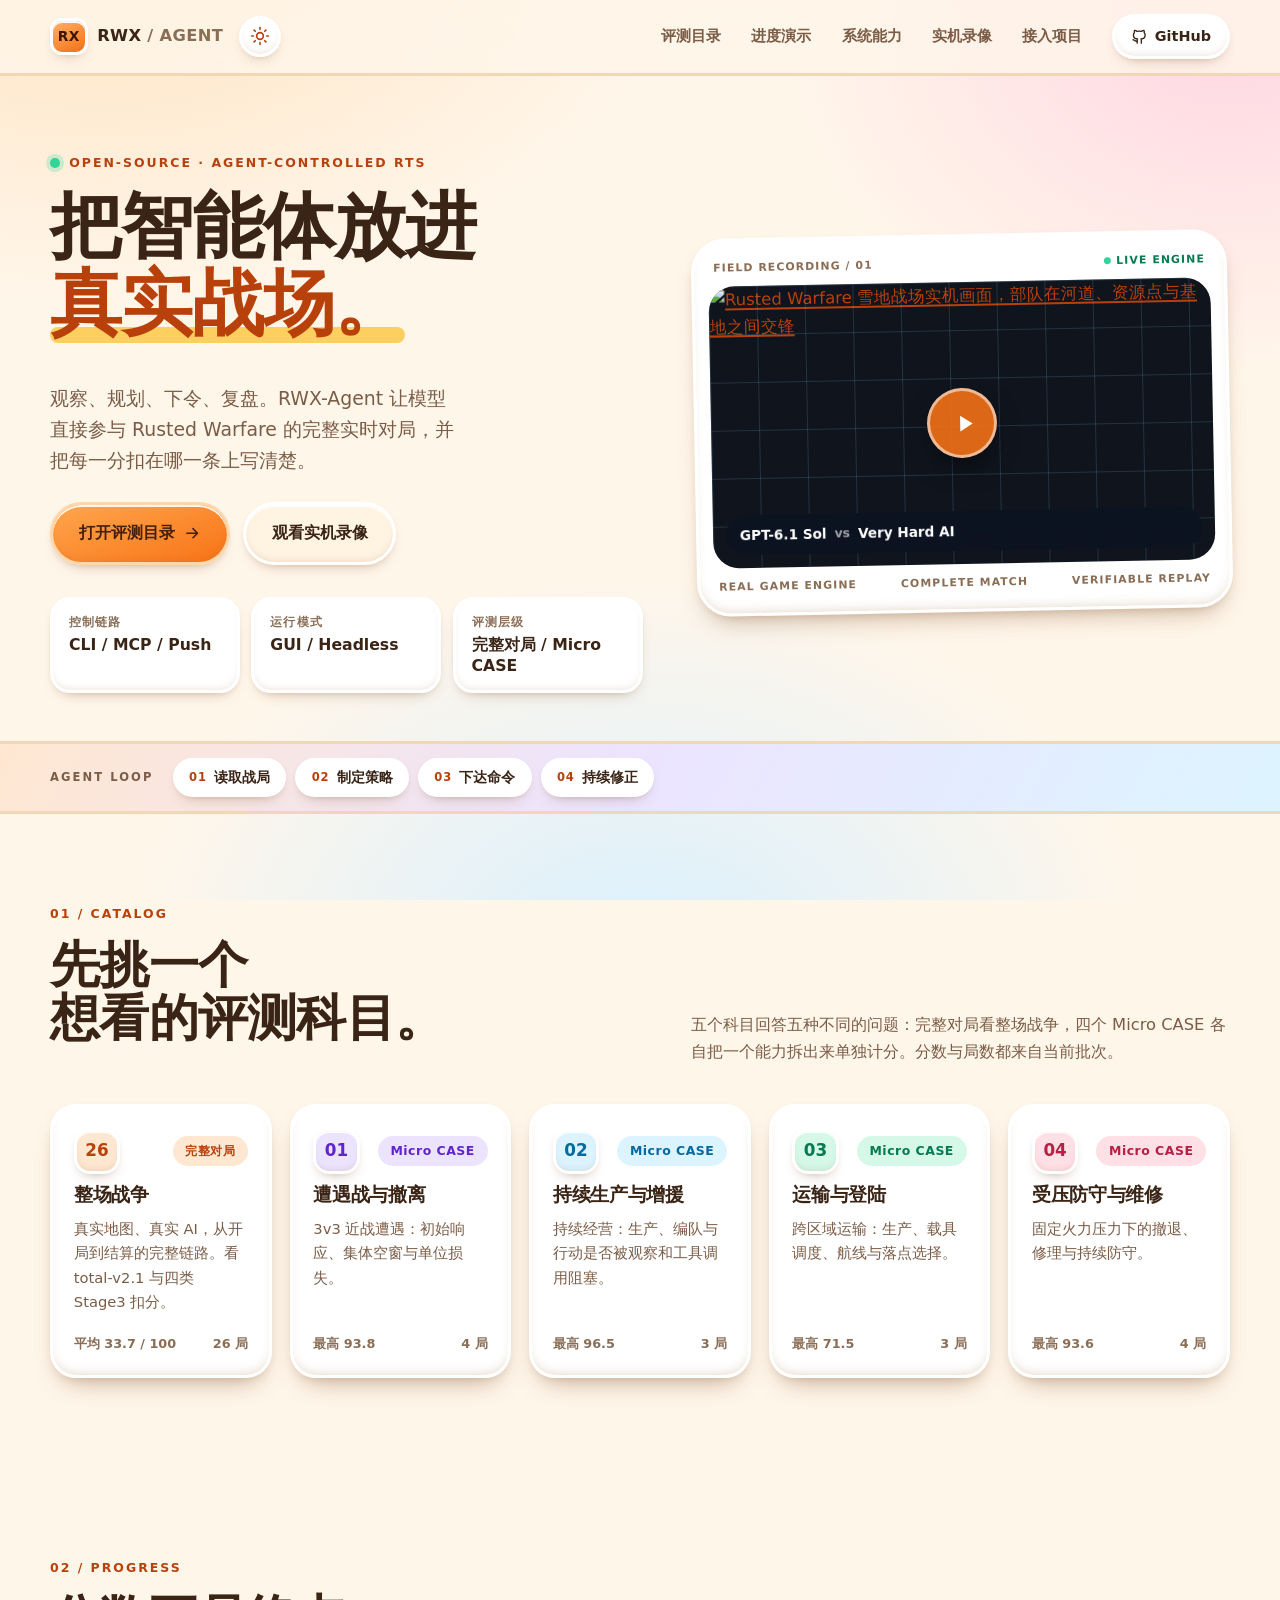
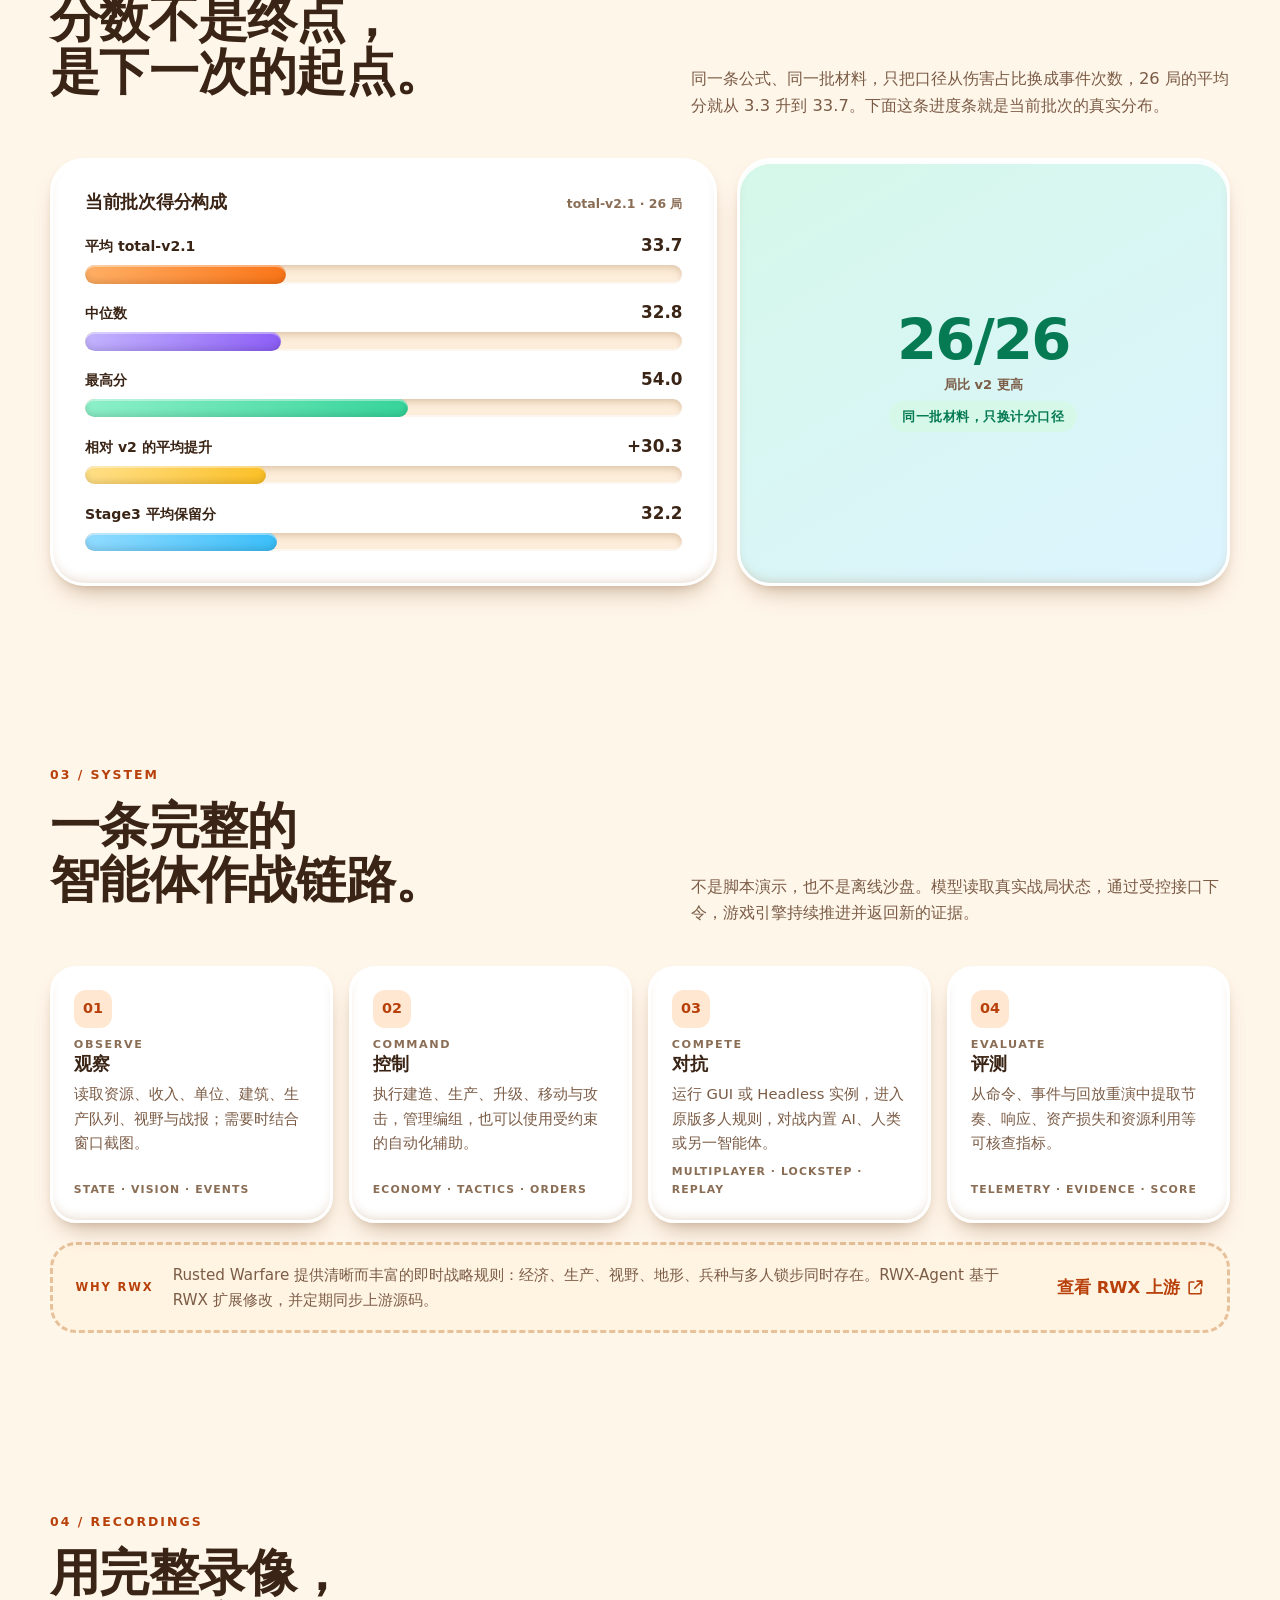
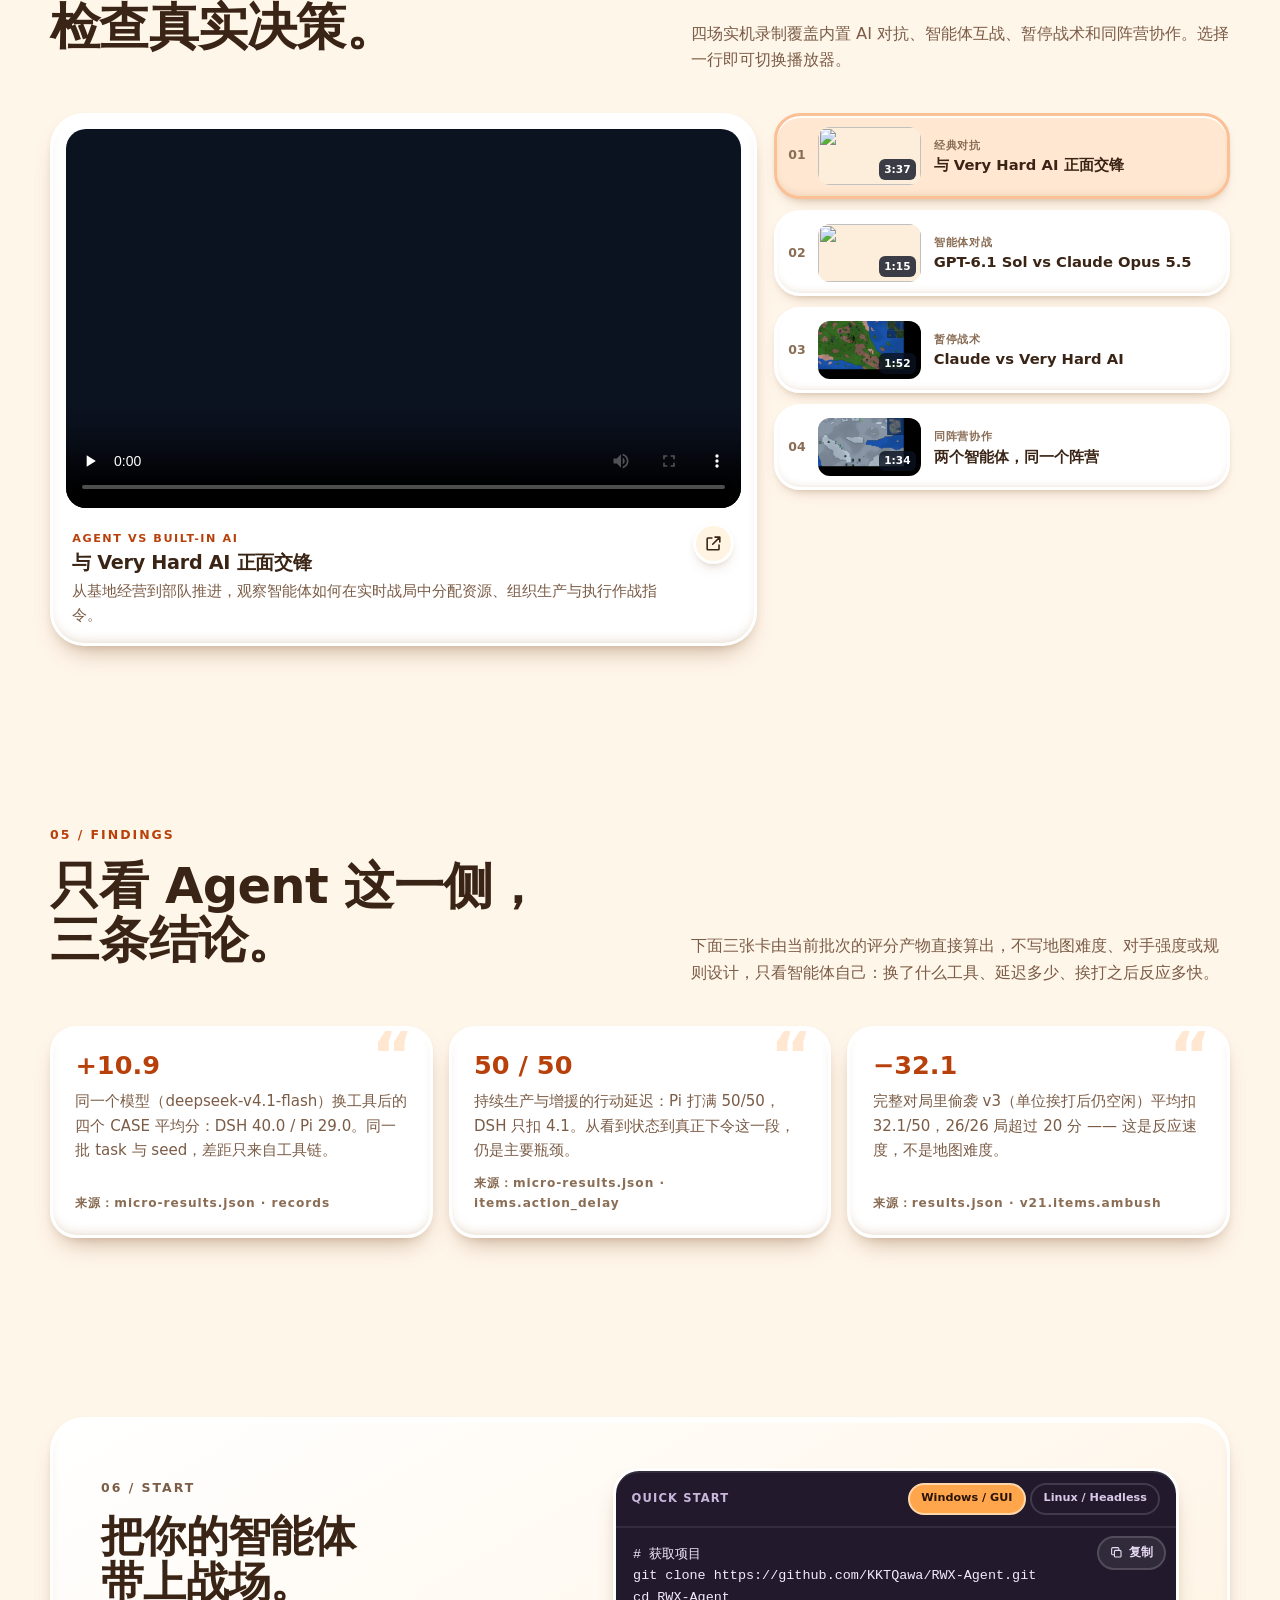
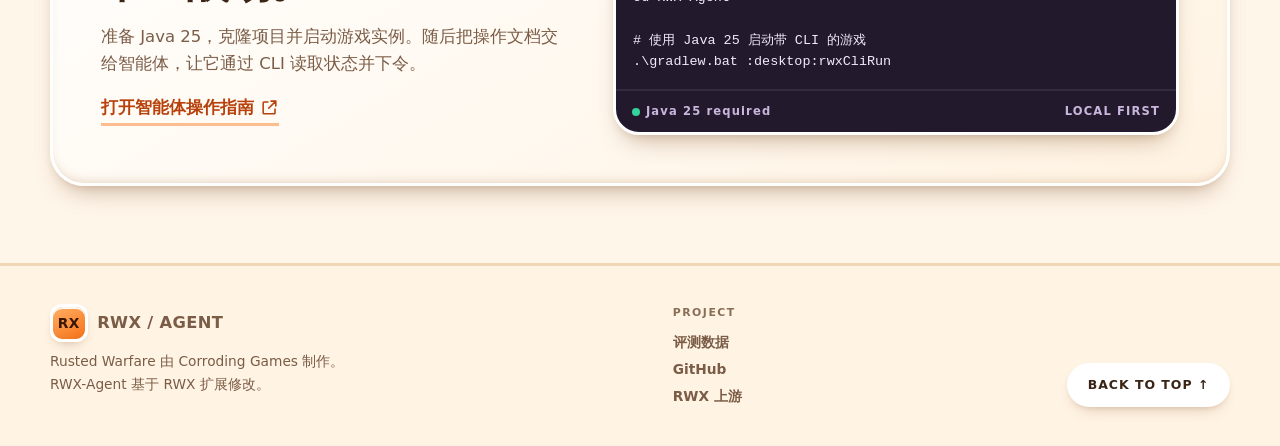
==== web/index.html @ a3e585da "RWX Agent 评测：微操 CASE、v2.1 评分与评测网页改版 把 7f5023a 之后的 56 次开发提交压缩为一次提交。内容包含 Stage1-v2 / Stage3-v2.1 评分与四个" ====
<!doctype html>
<html lang="zh-CN">
<head>
  <meta charset="UTF-8">
  <meta name="viewport" content="width=device-width, initial-scale=1">
  <meta name="theme-color" content="#fff6ea">
  <title>RWX-Agent：让智能体参与经典RTS游戏Rusted Warfare</title>
  <meta name="description" content="RWX-Agent 基于 RWX 扩展，让智能体在 Rusted Warfare 的真实战场中观察、决策与行动。查看评测目录、进度追踪、实机录像与开源接入指南。">
  <meta property="og:type" content="website">
  <meta property="og:title" content="RWX-Agent：让智能体参与经典RTS游戏Rusted Warfare">
  <meta property="og:description" content="从读懂战局，到指挥整场战争。一个持续同步上游的开源智能体 RTS 项目。">
  <meta property="og:url" content="https://kktqawa.github.io/RWX-Agent/">
  <meta property="og:image" content="https://kktqawa.github.io/RWX-Agent/resource/posters/hero.webp">
  <link rel="canonical" href="https://kktqawa.github.io/RWX-Agent/">
  <link rel="icon" href="./favicon.svg" type="image/svg+xml">
  <link rel="preload" as="image" href="./resource/posters/hero.webp" fetchpriority="high">
  <script src="./theme.js?v=20261113b"></script>
  <link rel="stylesheet" href="./styles.css?v=20261113b">
  <script type="module" src="./app.js?v=20261113b"></script>
</head>
<body>
  <a class="skip-link" href="#main">跳到正文</a>
  <svg class="icon-definitions" xmlns="http://www.w3.org/2000/svg" aria-hidden="true">
    <symbol id="i-arrow" viewBox="0 0 24 24"><path d="M5 12h14m-6-6 6 6-6 6"/></symbol>
    <symbol id="i-external" viewBox="0 0 24 24"><path d="M14 4h6v6m0-6-9 9M10 5H5a1 1 0 0 0-1 1v13a1 1 0 0 0 1 1h13a1 1 0 0 0 1-1v-5"/></symbol>
    <symbol id="i-play" viewBox="0 0 24 24"><path d="m9 5 11 7-11 7z"/></symbol>
    <symbol id="i-copy" viewBox="0 0 24 24"><rect x="8" y="8" width="12" height="12" rx="2"/><path d="M16 8V5a2 2 0 0 0-2-2H5a2 2 0 0 0-2 2v9a2 2 0 0 0 2 2h3"/></symbol>
    <symbol id="i-check" viewBox="0 0 24 24"><path d="m5 12 4 4L19 6"/></symbol>
    <symbol id="i-github" viewBox="0 0 24 24"><path d="M9 19c-4 1-4-2-6-2m12 5v-4c0-1 .1-1.5-.5-2 3-.3 6-1.5 6-6a4.7 4.7 0 0 0-1.3-3.2c.2-1 .2-2.1-.4-3.2 0 0-1.1-.4-3.6 1.3a12 12 0 0 0-6.4 0C6.3 3.2 5.2 3.6 5.2 3.6c-.6 1.1-.6 2.2-.4 3.2A4.7 4.7 0 0 0 3.5 10c0 4.5 3 5.7 6 6-.6.5-.6 1.2-.5 2v4"/></symbol>
    <symbol id="i-sun" viewBox="0 0 24 24"><circle cx="12" cy="12" r="4"/><path d="M12 2v2m0 16v2M2 12h2m16 0h2M4.9 4.9l1.4 1.4m11.4 11.4 1.4 1.4M19.1 4.9l-1.4 1.4M6.3 17.7l-1.4 1.4"/></symbol>
    <symbol id="i-moon" viewBox="0 0 24 24"><path d="M20.5 14.6A8.6 8.6 0 0 1 9.4 3.5a8.6 8.6 0 1 0 11.1 11.1z"/></symbol>
  </svg>

  <header class="site-header">
    <div class="shell header-inner">
      <a class="brand" href="#top" aria-label="RWX-Agent 首页"><span class="brand-mark">RX</span><span>RWX<span> / AGENT</span></span></a>
      <button class="theme-toggle" type="button" aria-pressed="false" aria-label="切换到暗色主题" title="切换到暗色主题"><svg class="icon theme-icon-sun" aria-hidden="true"><use href="#i-sun"/></svg><svg class="icon theme-icon-moon" aria-hidden="true"><use href="#i-moon"/></svg></button>
      <button class="menu-toggle" type="button" aria-expanded="false" aria-controls="primary-nav" aria-label="展开导航"><span></span><span></span></button>
      <nav id="primary-nav" aria-label="主导航">
        <a href="#catalog">评测目录</a>
        <a href="#progress">进度演示</a>
        <a href="#system">系统能力</a>
        <a href="#recordings">实机录像</a>
        <a href="#start">接入项目</a>
      </nav>
      <a class="header-github" href="https://github.com/KKTQawa/RWX-Agent" target="_blank" rel="noopener noreferrer"><svg class="icon" aria-hidden="true"><use href="#i-github"/></svg><span>GitHub</span></a>
    </div>
  </header>

  <main id="main">
    <section id="top" class="home-hero shell" aria-labelledby="hero-title">
      <div class="hero-copy">
        <p class="eyebrow"><span class="status-dot"></span> OPEN-SOURCE · AGENT-CONTROLLED RTS</p>
        <h1 id="hero-title">把智能体放进<br><em>真实战场。</em></h1>
        <p class="hero-lead">观察、规划、下令、复盘。RWX-Agent 让模型直接参与 Rusted Warfare 的完整实时对局，并把每一分扣在哪一条上写清楚。</p>
        <div class="hero-actions">
          <a class="button primary" href="./results.html">打开评测目录 <svg class="icon" aria-hidden="true"><use href="#i-arrow"/></svg></a>
          <a class="button ghost" href="#recordings">观看实机录像</a>
        </div>
        <dl class="hero-metrics" aria-label="项目能力概览">
          <div><dt>控制链路</dt><dd>CLI / MCP / Push</dd></div>
          <div><dt>运行模式</dt><dd>GUI / Headless</dd></div>
          <div><dt>评测层级</dt><dd>完整对局 / Micro CASE</dd></div>
        </dl>
      </div>
      <div class="hero-monitor">
        <div class="monitor-top"><span>FIELD RECORDING / 01</span><span><i></i> LIVE ENGINE</span></div>
        <a class="monitor-screen" href="#recordings" data-play-match="very-hard" aria-label="选择并观看与 Very Hard AI 的实机录像">
          <img src="./resource/posters/hero.webp" width="1600" height="900" alt="Rusted Warfare 雪地战场实机画面，部队在河道、资源点与基地之间交锋" fetchpriority="high">
          <span class="screen-grid" aria-hidden="true"></span>
          <span class="play-control"><svg aria-hidden="true"><use href="#i-play"/></svg></span>
          <span class="screen-caption"><b>GPT-6.1 Sol</b><i>vs</i><b>Very Hard AI</b></span>
        </a>
        <div class="monitor-bottom"><span>REAL GAME ENGINE</span><span>COMPLETE MATCH</span><span>VERIFIABLE REPLAY</span></div>
      </div>
    </section>

    <div class="signal-strip" aria-label="智能体工作循环">
      <div class="shell"><span>AGENT LOOP</span><ol><li><b>01</b> 读取战局</li><li><b>02</b> 制定策略</li><li><b>03</b> 下达命令</li><li><b>04</b> 持续修正</li></ol></div>
    </div>

    <section id="catalog" class="section shell">
      <header class="section-intro">
        <div><p class="section-label">01 / CATALOG</p><h2>先挑一个<br>想看的评测科目。</h2></div>
        <p>五个科目回答五种不同的问题：完整对局看整场战争，四个 Micro CASE 各自把一个能力拆出来单独计分。分数与局数都来自当前批次。</p>
      </header>
      <div class="catalog-grid">
        <a class="course-card" href="./results.html#match-ledger">
          <div class="course-card-top"><span class="course-badge orange">26</span><span class="chip orange">完整对局</span></div>
          <h3>整场战争</h3>
          <p>真实地图、真实 AI，从开局到结算的完整链路。看 total-v2.1 与四类 Stage3 扣分。</p>
          <div class="course-card-foot"><span>平均 <b data-stat="average">33.7</b> / 100</span><span data-stat="matches">26 局</span></div>
        </a>
        <a class="course-card" href="./results.html#micro-cases" data-case="CASE1-duel">
          <div class="course-card-top"><span class="course-badge grape">01</span><span class="chip grape">Micro CASE</span></div>
          <h3>遭遇战与撤离</h3>
          <p>3v3 近战遭遇：初始响应、集体空窗与单位损失。</p>
          <div class="course-card-foot"><span data-case-score="CASE1-duel">最高 93.8</span><span data-case-count="CASE1-duel">4 局</span></div>
        </a>
        <a class="course-card" href="./results.html#micro-cases" data-case="CASE2-LTE">
          <div class="course-card-top"><span class="course-badge sky">02</span><span class="chip sky">Micro CASE</span></div>
          <h3>持续生产与增援</h3>
          <p>持续经营：生产、编队与行动是否被观察和工具调用阻塞。</p>
          <div class="course-card-foot"><span data-case-score="CASE2-LTE">最高 96.5</span><span data-case-count="CASE2-LTE">3 局</span></div>
        </a>
        <a class="course-card" href="./results.html#micro-cases" data-case="CASE3-Transport">
          <div class="course-card-top"><span class="course-badge mint">03</span><span class="chip mint">Micro CASE</span></div>
          <h3>运输与登陆</h3>
          <p>跨区域运输：生产、载具调度、航线与落点选择。</p>
          <div class="course-card-foot"><span data-case-score="CASE3-Transport">最高 71.5</span><span data-case-count="CASE3-Transport">3 局</span></div>
        </a>
        <a class="course-card" href="./results.html#micro-cases" data-case="CASE4-Retreat">
          <div class="course-card-top"><span class="course-badge coral">04</span><span class="chip coral">Micro CASE</span></div>
          <h3>受压防守与维修</h3>
          <p>固定火力压力下的撤退、修理与持续防守。</p>
          <div class="course-card-foot"><span data-case-score="CASE4-Retreat">最高 93.6</span><span data-case-count="CASE4-Retreat">4 局</span></div>
        </a>
      </div>
    </section>

    <section id="progress" class="section shell">
      <header class="section-intro">
        <div><p class="section-label">02 / PROGRESS</p><h2>分数不是终点，<br>是下一次的起点。</h2></div>
        <p>同一条公式、同一批材料，只把口径从伤害占比换成事件次数，26 局的平均分就从 3.3 升到 33.7。下面这条进度条就是当前批次的真实分布。</p>
      </header>
      <div class="progress-layout">
        <div class="progress-card">
          <header><h3>当前批次得分构成</h3><span>total-v2.1 · 26 局</span></header>
          <div class="meter">
            <div class="meter-label"><span>平均 total-v2.1</span><b data-stat="average">33.7</b></div>
            <div class="meter-track"><div class="meter-fill" data-meter="average" data-value="33.7"></div></div>
          </div>
          <div class="meter">
            <div class="meter-label"><span>中位数</span><b data-stat="median">32.8</b></div>
            <div class="meter-track"><div class="meter-fill grape" data-meter="median" data-value="32.8"></div></div>
          </div>
          <div class="meter">
            <div class="meter-label"><span>最高分</span><b data-stat="max">54.0</b></div>
            <div class="meter-track"><div class="meter-fill mint" data-meter="max" data-value="54.0"></div></div>
          </div>
          <div class="meter">
            <div class="meter-label"><span>相对 v2 的平均提升</span><b data-stat="delta">+30.3</b></div>
            <div class="meter-track"><div class="meter-fill lemon" data-meter="delta" data-value="30.3"></div></div>
          </div>
          <div class="meter">
            <div class="meter-label"><span>Stage3 平均保留分</span><b data-stat="stage3">32.2</b></div>
            <div class="meter-track"><div class="meter-fill sky" data-meter="stage3" data-value="32.2"></div></div>
          </div>
        </div>
        <div class="delta-bubble">
          <b data-stat="improved">26/26</b>
          <span>局比 v2 更高</span>
          <span class="chip mint">同一批材料，只换计分口径</span>
        </div>
      </div>
    </section>

    <section id="system" class="section shell system-section">
      <header class="section-intro">
        <div><p class="section-label">03 / SYSTEM</p><h2>一条完整的<br>智能体作战链路。</h2></div>
        <p>不是脚本演示，也不是离线沙盘。模型读取真实战局状态，通过受控接口下令，游戏引擎持续推进并返回新的证据。</p>
      </header>
      <div class="capability-table" role="list">
        <article role="listitem"><span>01</span><div><p>OBSERVE</p><h3>观察</h3></div><p>读取资源、收入、单位、建筑、生产队列、视野与战报；需要时结合窗口截图。</p><small>STATE · VISION · EVENTS</small></article>
        <article role="listitem"><span>02</span><div><p>COMMAND</p><h3>控制</h3></div><p>执行建造、生产、升级、移动与攻击，管理编组，也可以使用受约束的自动化辅助。</p><small>ECONOMY · TACTICS · ORDERS</small></article>
        <article role="listitem"><span>03</span><div><p>COMPETE</p><h3>对抗</h3></div><p>运行 GUI 或 Headless 实例，进入原版多人规则，对战内置 AI、人类或另一智能体。</p><small>MULTIPLAYER · LOCKSTEP · REPLAY</small></article>
        <article role="listitem"><span>04</span><div><p>EVALUATE</p><h3>评测</h3></div><p>从命令、事件与回放重演中提取节奏、响应、资产损失和资源利用等可核查指标。</p><small>TELEMETRY · EVIDENCE · SCORE</small></article>
      </div>
      <aside class="system-note"><span>WHY RWX</span><p>Rusted Warfare 提供清晰而丰富的即时战略规则：经济、生产、视野、地形、兵种与多人锁步同时存在。RWX-Agent 基于 RWX 扩展修改，并定期同步上游源码。</p><a href="https://github.com/yomi2539/RWX" target="_blank" rel="noopener noreferrer">查看 RWX 上游 <svg class="icon" aria-hidden="true"><use href="#i-external"/></svg></a></aside>
    </section>

    <section id="recordings" class="section recordings-section">
      <div class="shell">
        <header class="section-intro">
          <div><p class="section-label">04 / RECORDINGS</p><h2>用完整录像，<br>检查真实决策。</h2></div>
          <p>四场实机录制覆盖内置 AI 对抗、智能体互战、暂停战术和同阵营协作。选择一行即可切换播放器。</p>
        </header>
        <div class="recording-workspace">
          <div class="recording-player">
            <video id="match-video" controls playsinline preload="none" poster="./resource/posters/very-hard.webp" aria-label="与 Very Hard AI 正面交锋对局录像"><source src="./resource/matches/very-hard.mp4" type="video/mp4">当前浏览器不支持视频播放。</video>
            <div class="video-error" id="video-error" role="alert" hidden>录像加载失败，请尝试<a id="video-error-link" href="./resource/matches/very-hard.mp4" target="_blank" rel="noopener noreferrer">直接打开视频</a>。</div>
            <div class="recording-caption"><div><span id="match-category">AGENT VS BUILT-IN AI</span><h3 id="match-title">与 Very Hard AI 正面交锋</h3><p id="match-description">从基地经营到部队推进，观察智能体如何在实时战局中分配资源、组织生产与执行作战指令。</p></div><a id="video-link" href="./resource/matches/very-hard.mp4" target="_blank" rel="noopener noreferrer" aria-label="在新窗口打开当前录像"><svg class="icon" aria-hidden="true"><use href="#i-external"/></svg></a></div>
            <span id="playback-status" class="sr-only" role="status" aria-live="polite"></span>
          </div>
          <div class="recording-list" aria-label="选择对局录像">
            <button class="match-item active" type="button" data-match="very-hard" aria-pressed="true" aria-controls="match-video"><span>01</span><span class="match-thumb"><img src="./resource/posters/very-hard.webp" width="1280" height="720" alt="" loading="lazy"><span>3:37</span></span><span><small>经典对抗</small><b>与 Very Hard AI 正面交锋</b></span></button>
            <button class="match-item" type="button" data-match="agent-vs-agent" aria-pressed="false" aria-controls="match-video"><span>02</span><span class="match-thumb"><img src="./resource/posters/agent-vs-agent.webp" width="1280" height="720" alt="" loading="lazy"><span>1:15</span></span><span><small>智能体对战</small><b>GPT-6.1 Sol vs Claude Opus 5.5</b></span></button>
            <button class="match-item" type="button" data-match="claude-pause" aria-pressed="false" aria-controls="match-video"><span>03</span><span class="match-thumb"><img src="./resource/posters/claude-pause.webp" width="1280" height="720" alt="" loading="lazy"><span>1:52</span></span><span><small>暂停战术</small><b>Claude vs Very Hard AI</b></span></button>
            <button class="match-item" type="button" data-match="two-agents-one-team" aria-pressed="false" aria-controls="match-video"><span>04</span><span class="match-thumb"><img src="./resource/posters/two-agents-one-team.webp" width="1280" height="720" alt="" loading="lazy"><span>1:34</span></span><span><small>同阵营协作</small><b>两个智能体，同一个阵营</b></span></button>
          </div>
        </div>
        <noscript><p class="noscript-note">启用 JavaScript 可切换录像。也可直接观看：<a href="./resource/matches/very-hard.mp4">经典对抗</a>、<a href="./resource/matches/agent-vs-agent.mp4">智能体对战</a>、<a href="./resource/matches/claude-pause.mp4">暂停战术</a>、<a href="./resource/matches/two-agents-one-team.mp4">同阵营协作</a>。</p></noscript>
      </div>
    </section>

    <section id="voices" class="section shell">
      <header class="section-intro">
        <div><p class="section-label">05 / FINDINGS</p><h2>只看 Agent 这一侧，<br>三条结论。</h2></div>
        <p>下面三张卡由当前批次的评分产物直接算出，不写地图难度、对手强度或规则设计，只看智能体自己：换了什么工具、延迟多少、挨打之后反应多快。</p>
      </header>
      <div class="voice-grid" id="finding-cards">
        <article class="voice"><b data-stat="tool">+10.9</b><p>同一个模型（deepseek-v4.1-flash）换工具后的四个 CASE 平均分：DSH 40.0 / Pi 29.0。同一批 task 与 seed，差距只来自工具链。</p><cite>来源：micro-results.json · records</cite></article>
        <article class="voice"><b data-stat="latency">50 / 50</b><p>持续生产 CASE 的行动延迟：Pi 打满 50/50，DSH 只扣 4.1。从看到状态到真正下令这一段，仍是主要瓶颈。</p><cite>来源：micro-results.json · items.action_delay</cite></article>
        <article class="voice"><b data-stat="reaction">−32.1</b><p>完整对局里偷袭 v3（单位挨打后仍空闲）平均扣 32.1/50，26/26 局超过 20 分 —— 这是反应速度，不是地图难度。</p><cite>来源：results.json · v21.items.ambush</cite></article>
      </div>
    </section>

    <section id="start" class="section start-section">
      <div class="shell start-grid">
        <div><p class="section-label">06 / START</p><h2>把你的智能体<br>带上战场。</h2><p>准备 Java 25，克隆项目并启动游戏实例。随后把操作文档交给智能体，让它通过 CLI 读取状态并下令。</p><a class="text-link" href="https://github.com/KKTQawa/RWX-Agent/blob/main/agent-operation/START.md" target="_blank" rel="noopener noreferrer">打开智能体操作指南 <svg class="icon" aria-hidden="true"><use href="#i-external"/></svg></a></div>
        <div class="terminal">
          <div class="terminal-top"><span>QUICK START</span><div class="terminal-tabs" role="group" aria-label="选择运行平台"><button type="button" class="active" data-platform="windows" aria-pressed="true">Windows / GUI</button><button type="button" data-platform="linux" aria-pressed="false">Linux / Headless</button></div></div>
          <div class="terminal-body"><button class="copy-button" type="button" aria-label="复制当前平台启动命令"><svg class="icon" aria-hidden="true"><use href="#i-copy"/></svg><span>复制</span></button><pre><code id="launch-code"># 获取项目
git clone https://github.com/KKTQawa/RWX-Agent.git
cd RWX-Agent

# 使用 Java 25 启动带 CLI 的游戏
.\gradlew.bat :desktop:rwxCliRun</code></pre></div>
          <div class="terminal-bottom"><span><i></i> Java 25 required</span><span>LOCAL FIRST</span></div>
        </div>
      </div>
    </section>
  </main>

  <footer class="site-footer"><div class="shell footer-inner"><div><a class="brand" href="#top"><span class="brand-mark">RX</span><span>RWX / AGENT</span></a><p>Rusted Warfare 由 Corroding Games 制作。RWX-Agent 基于 RWX 扩展修改。</p></div><div><span>PROJECT</span><a href="./results.html">评测数据</a><a href="https://github.com/KKTQawa/RWX-Agent" target="_blank" rel="noopener noreferrer">GitHub</a><a href="https://github.com/yomi2539/RWX" target="_blank" rel="noopener noreferrer">RWX 上游</a></div><a class="back-top" href="#top">BACK TO TOP ↑</a></div></footer>
  <div class="toast" id="toast" role="status" aria-live="polite" hidden></div>
</body>
</html>
---- web/styles.css ----
/* RWX-Agent — playful claymorphism design system.
   One token block per theme; every component below reads only these tokens, so the light/dark
   switch never needs a per-component override. */

/* ---------- tokens ---------- */
:root {
  color-scheme: light;

  --bg: #fff6ea;
  --bg-glow-1: #ffe1bd;
  --bg-glow-2: #ffd7e3;
  --bg-glow-3: #d8f0ff;
  --surface: #ffffff;
  --surface-2: #fff3e2;
  --surface-3: #ffe8cd;
  --surface-sunken: #fdeedb;

  --ink: #3a2415;
  --ink-soft: #7b5c46;
  --ink-faint: #8a6d55;

  --line: #f2d7b7;
  --line-strong: #e6c19a;

  --orange: #f97316;
  --orange-text: #b8410b;
  --orange-wash: #ffe7d1;
  --coral: #fb7185;
  --coral-text: #b81f45;
  --coral-wash: #ffe0e7;
  --grape: #8b5cf6;
  --grape-text: #6025c9;
  --grape-wash: #ece4ff;
  --sky: #38bdf8;
  --sky-text: #0369a1;
  --sky-wash: #dcf4ff;
  --mint: #34d399;
  --mint-text: #067a53;
  --mint-wash: #d5f8e9;
  --lemon: #fbbf24;
  --lemon-text: #8a5300;
  --lemon-wash: #fff1c9;
  --danger: #dc2626;
  --danger-text: #b31b1b;
  --danger-wash: #ffe2e2;

  --clay-edge: #ffffff;
  --clay-drop: 0 14px 26px -12px rgba(122, 74, 30, .45), 0 4px 10px -4px rgba(122, 74, 30, .18);
  --clay-drop-sm: 0 8px 16px -10px rgba(122, 74, 30, .45), 0 2px 6px -3px rgba(122, 74, 30, .18);
  --clay-inner: inset 0 3px 0 rgba(255, 255, 255, .95), inset 0 -6px 12px -6px rgba(150, 96, 44, .28);
  --clay-inner-sm: inset 0 2px 0 rgba(255, 255, 255, .9), inset 0 -4px 8px -5px rgba(150, 96, 44, .25);
  --clay-press: inset 0 4px 10px -3px rgba(150, 96, 44, .4), inset 0 -2px 0 rgba(255, 255, 255, .7);

  --header-bg: rgba(255, 246, 234, .82);
  --row-hover: #fff8ee;
  --table-head: #ffeccf;
  --detail-bg: #fff8ec;

  --radius-xl: 34px;
  --radius-lg: 26px;
  --radius-md: 20px;
  --radius-sm: 14px;
  --radius-pill: 999px;

  --shell: 1180px;
  --shell-wide: 1400px;
  --font: "Nunito", "Fredoka", ui-rounded, "Segoe UI Variable Display", "PingFang SC",
    "Hiragino Sans GB", "Microsoft YaHei", system-ui, sans-serif;
  --font-mono: "JetBrains Mono", "Cascadia Code", ui-monospace, "SFMono-Regular", Consolas, monospace;
}

[data-theme="dark"] {
  color-scheme: dark;

  --bg: #241a30;
  --bg-glow-1: #4a2f52;
  --bg-glow-2: #35264a;
  --bg-glow-3: #1d3350;
  --surface: #33263f;
  --surface-2: #3c2e4a;
  --surface-3: #473656;
  --surface-sunken: #2b2038;

  --ink: #fdf2e4;
  --ink-soft: #cbb7d9;
  --ink-faint: #b3a0c4;

  --line: #4e3a5f;
  --line-strong: #634a78;

  --orange-text: #fdba74;
  --orange-wash: #4a2f1c;
  --coral-text: #fda4b4;
  --coral-wash: #4a2333;
  --grape-text: #cbb6ff;
  --grape-wash: #382a58;
  --sky-text: #a5dcff;
  --sky-wash: #1e3550;
  --mint-text: #86efc4;
  --mint-wash: #1c3f36;
  --lemon-text: #fcd34d;
  --lemon-wash: #4a3716;
  --danger-text: #fca5a5;
  --danger-wash: #4a2027;

  --clay-edge: #4a3a5c;
  --clay-drop: 0 16px 30px -14px rgba(0, 0, 0, .75), 0 4px 10px -4px rgba(0, 0, 0, .4);
  --clay-drop-sm: 0 10px 18px -12px rgba(0, 0, 0, .75), 0 2px 6px -3px rgba(0, 0, 0, .4);
  --clay-inner: inset 0 2px 0 rgba(255, 255, 255, .1), inset 0 -8px 16px -8px rgba(0, 0, 0, .55);
  --clay-inner-sm: inset 0 2px 0 rgba(255, 255, 255, .08), inset 0 -5px 10px -6px rgba(0, 0, 0, .5);
  --clay-press: inset 0 5px 12px -3px rgba(0, 0, 0, .55), inset 0 -2px 0 rgba(255, 255, 255, .08);

  --header-bg: rgba(36, 26, 48, .84);
  --row-hover: #3a2c48;
  --table-head: #3d2e4d;
  --detail-bg: #2b2038;
}

/* ---------- base ---------- */
*, *::before, *::after { box-sizing: border-box; }

html {
  -webkit-text-size-adjust: 100%;
  scroll-behavior: smooth;
  scroll-padding-top: 120px;
}

body {
  margin: 0;
  min-height: 100vh;
  font-family: var(--font);
  font-size: 16.5px;
  line-height: 1.65;
  color: var(--ink);
  background-color: var(--bg);
  background-image:
    radial-gradient(60rem 40rem at 8% -10%, var(--bg-glow-1) 0%, transparent 62%),
    radial-gradient(48rem 36rem at 96% 4%, var(--bg-glow-2) 0%, transparent 58%),
    radial-gradient(52rem 40rem at 50% 108%, var(--bg-glow-3) 0%, transparent 62%);
  background-attachment: fixed;
  overflow-x: hidden;
}

h1, h2, h3, h4 {
  margin: 0 0 .4em;
  font-weight: 800;
  line-height: 1.08;
  letter-spacing: -.015em;
  text-wrap: balance;
}

p { margin: 0 0 1em; }
p:last-child { margin-bottom: 0; }

a { color: var(--orange-text); text-decoration-thickness: 2px; text-underline-offset: 3px; }
a:hover { text-decoration-color: var(--orange); }

code, pre { font-family: var(--font-mono); }

img, video { max-width: 100%; height: auto; display: block; }

:focus-visible {
  outline: 3px solid var(--grape);
  outline-offset: 3px;
  border-radius: 6px;
}

.sr-only {
  position: absolute;
  width: 1px; height: 1px;
  padding: 0; margin: -1px;
  overflow: hidden;
  clip-path: inset(50%);
  white-space: nowrap;
}

.skip-link {
  position: absolute;
  left: 1rem;
  top: -4rem;
  z-index: 100;
  padding: .7rem 1.2rem;
  border-radius: var(--radius-pill);
  background: var(--orange);
  color: #fff;
  font-weight: 800;
  text-decoration: none;
  transition: top .18s ease;
}
.skip-link:focus-visible { top: 1rem; }

.icon-definitions { position: absolute; width: 0; height: 0; overflow: hidden; }
.icon {
  width: 1.15em; height: 1.15em;
  fill: none;
  stroke: currentColor;
  stroke-width: 2;
  stroke-linecap: round;
  stroke-linejoin: round;
  flex: none;
}

/* ---------- layout ---------- */
.shell {
  width: min(var(--shell), 100% - 2.5rem);
  margin-inline: auto;
}
.wide-shell { width: min(var(--shell-wide), 100% - 2.5rem); }

.section { padding: clamp(3.5rem, 7vw, 6.5rem) 0; }

.section-label,
.eyebrow {
  margin: 0 0 .9rem;
  font-size: .78rem;
  font-weight: 800;
  letter-spacing: .16em;
  text-transform: uppercase;
  color: var(--orange-text);
  display: flex;
  align-items: center;
  gap: .6rem;
}

.status-dot {
  width: .6rem; height: .6rem;
  border-radius: 50%;
  background: var(--mint);
  box-shadow: 0 0 0 4px color-mix(in srgb, var(--mint) 24%, transparent);
  animation: pulse 2.4s ease-in-out infinite;
}
@keyframes pulse {
  50% { box-shadow: 0 0 0 8px color-mix(in srgb, var(--mint) 6%, transparent); }
}

/* ---------- clay primitives ---------- */
.button {
  display: inline-flex;
  align-items: center;
  justify-content: center;
  gap: .55rem;
  padding: .95rem 1.6rem;
  border: 3px solid var(--clay-edge);
  border-radius: var(--radius-pill);
  font: inherit;
  font-weight: 800;
  font-size: 1rem;
  text-decoration: none;
  cursor: pointer;
  background: var(--surface);
  color: var(--ink);
  box-shadow: var(--clay-drop-sm), var(--clay-inner-sm);
  transition: transform .16s ease, box-shadow .16s ease, background .16s ease;
}
.button:hover { transform: translateY(-2px); }
.button:active { transform: translateY(1px); box-shadow: var(--clay-press); }

.button.primary {
  background: linear-gradient(160deg, #ffa64d, var(--orange));
  border-color: #ffd7ab;
  color: #46200a;
}
[data-theme="dark"] .button.primary { border-color: #7a4a20; color: #2a1408; }

.button.ghost { background: var(--surface-2); }

.chip {
  display: inline-flex;
  align-items: center;
  gap: .4rem;
  padding: .3rem .8rem;
  border-radius: var(--radius-pill);
  background: var(--surface-3);
  color: var(--ink-soft);
  font-size: .78rem;
  font-weight: 800;
  letter-spacing: .04em;
  white-space: nowrap;
}
.chip.orange { background: var(--orange-wash); color: var(--orange-text); }
.chip.mint { background: var(--mint-wash); color: var(--mint-text); }
.chip.grape { background: var(--grape-wash); color: var(--grape-text); }
.chip.sky { background: var(--sky-wash); color: var(--sky-text); }
.chip.coral { background: var(--coral-wash); color: var(--coral-text); }
.chip.lemon { background: var(--lemon-wash); color: var(--lemon-text); }

/* ---------- header ---------- */
.site-header {
  position: sticky;
  top: 0;
  z-index: 40;
  padding: .85rem 0;
  background: var(--header-bg);
  backdrop-filter: blur(14px);
  border-bottom: 3px solid var(--line);
}

.header-inner {
  display: flex;
  align-items: center;
  gap: 1rem;
  flex-wrap: wrap;
}

.brand {
  display: inline-flex;
  align-items: center;
  gap: .6rem;
  font-weight: 800;
  letter-spacing: .02em;
  color: var(--ink);
  text-decoration: none;
  white-space: nowrap;
}
.brand-mark {
  display: grid;
  place-items: center;
  width: 2.35rem; height: 2.35rem;
  border-radius: 12px;
  border: 3px solid var(--clay-edge);
  background: linear-gradient(150deg, #ffb066, var(--orange));
  color: #3a1704;
  font-size: .86rem;
  font-weight: 900;
  box-shadow: var(--clay-drop-sm), var(--clay-inner-sm);
}
.brand > span:last-child { font-size: 1.02rem; }
.brand > span:last-child span { color: var(--ink-faint); font-weight: 700; }

#primary-nav {
  display: flex;
  align-items: center;
  gap: .2rem;
  margin-left: auto;
  flex-wrap: wrap;
}
#primary-nav a {
  padding: .5rem .85rem;
  border-radius: var(--radius-pill);
  color: var(--ink-soft);
  font-weight: 700;
  font-size: .94rem;
  text-decoration: none;
  transition: background .15s ease, color .15s ease;
}
#primary-nav a:hover { background: var(--surface-3); color: var(--ink); }
#primary-nav a[aria-current="page"] {
  background: var(--orange-wash);
  color: var(--orange-text);
  box-shadow: inset 0 0 0 2px color-mix(in srgb, var(--orange) 40%, transparent);
}

.header-github {
  display: inline-flex;
  align-items: center;
  gap: .45rem;
  padding: .5rem 1rem;
  border-radius: var(--radius-pill);
  border: 3px solid var(--clay-edge);
  background: var(--surface);
  color: var(--ink);
  font-weight: 800;
  font-size: .9rem;
  text-decoration: none;
  box-shadow: var(--clay-drop-sm), var(--clay-inner-sm);
}
.header-github:hover { background: var(--surface-2); }

.theme-toggle {
  display: grid;
  place-items: center;
  width: 2.6rem; height: 2.6rem;
  padding: 0;
  border: 3px solid var(--clay-edge);
  border-radius: 50%;
  background: var(--surface);
  color: var(--orange-text);
  cursor: pointer;
  box-shadow: var(--clay-drop-sm), var(--clay-inner-sm);
  transition: transform .16s ease, box-shadow .16s ease;
}
.theme-toggle:hover { transform: translateY(-2px); }
.theme-toggle:active { transform: translateY(1px); box-shadow: var(--clay-press); }
.theme-toggle .icon { width: 1.25rem; height: 1.25rem; }
.theme-icon-moon { display: none; }
[data-theme="dark"] .theme-icon-sun { display: none; }
[data-theme="dark"] .theme-icon-moon { display: block; }

.menu-toggle {
  display: none;
  width: 2.6rem; height: 2.6rem;
  padding: 0;
  border: 3px solid var(--clay-edge);
  border-radius: 12px;
  background: var(--surface);
  box-shadow: var(--clay-drop-sm), var(--clay-inner-sm);
  cursor: pointer;
}
.menu-toggle span {
  display: block;
  width: 1.1rem; height: 3px;
  margin: 3px auto;
  border-radius: 3px;
  background: var(--ink);
}

/* ---------- home hero ---------- */
.home-hero {
  display: grid;
  grid-template-columns: minmax(0, 1.05fr) minmax(0, .95fr);
  gap: clamp(1.5rem, 4vw, 3.5rem);
  align-items: center;
  padding: clamp(2.5rem, 6vw, 5rem) 0 clamp(2rem, 4vw, 3rem);
}

.hero-copy h1 {
  font-size: clamp(2.6rem, 6.2vw, 4.5rem);
  margin-bottom: .55em;
}
.hero-copy h1 em {
  font-style: normal;
  color: var(--orange-text);
  position: relative;
  white-space: nowrap;
}
.hero-copy h1 em::after {
  content: "";
  position: absolute;
  left: 0; right: 0; bottom: .04em;
  height: .22em;
  border-radius: var(--radius-pill);
  background: color-mix(in srgb, var(--lemon) 70%, transparent);
  z-index: -1;
}
.hero-lead {
  font-size: clamp(1.02rem, 1.5vw, 1.18rem);
  color: var(--ink-soft);
  max-width: 34ch;
}
.hero-actions {
  display: flex;
  flex-wrap: wrap;
  gap: .8rem;
  margin: 1.6rem 0 2rem;
}
.hero-metrics {
  display: grid;
  grid-template-columns: repeat(3, minmax(0, 1fr));
  gap: .7rem;
  margin: 0;
}
.hero-metrics div {
  padding: .85rem 1rem;
  border-radius: var(--radius-md);
  border: 3px solid var(--clay-edge);
  background: var(--surface);
  box-shadow: var(--clay-drop-sm), var(--clay-inner-sm);
}
.hero-metrics dt {
  font-size: .72rem;
  font-weight: 800;
  letter-spacing: .1em;
  text-transform: uppercase;
  color: var(--ink-faint);
}
.hero-metrics dd {
  margin: .2rem 0 0;
  font-weight: 800;
  font-size: .98rem;
  line-height: 1.3;
}

.hero-monitor {
  border: 3px solid var(--clay-edge);
  border-radius: var(--radius-xl);
  background: var(--surface);
  box-shadow: var(--clay-drop), var(--clay-inner);
  padding: .9rem;
  transform: rotate(-1.1deg);
}
.monitor-top, .monitor-bottom {
  display: flex;
  justify-content: space-between;
  gap: .6rem;
  font-size: .68rem;
  font-weight: 800;
  letter-spacing: .1em;
  text-transform: uppercase;
  color: var(--ink-faint);
  padding: .2rem .3rem;
}
.monitor-top { padding-bottom: .6rem; }
.monitor-bottom { padding-top: .6rem; }
.monitor-top span:last-child { display: inline-flex; align-items: center; gap: .35rem; color: var(--mint-text); }
.monitor-top i {
  width: .45rem; height: .45rem;
  border-radius: 50%;
  background: var(--mint);
}
.monitor-screen {
  position: relative;
  display: block;
  overflow: hidden;
  border-radius: var(--radius-lg);
  background: #10141d;
  aspect-ratio: 16 / 9;
}
.monitor-screen img { width: 100%; height: 100%; object-fit: cover; }
.screen-grid {
  position: absolute; inset: 0;
  background-image:
    linear-gradient(rgba(125, 211, 252, .16) 1px, transparent 1px),
    linear-gradient(90deg, rgba(125, 211, 252, .16) 1px, transparent 1px);
  background-size: 48px 48px;
  pointer-events: none;
}
.play-control {
  position: absolute;
  inset: 0;
  margin: auto;
  width: 4.4rem; height: 4.4rem;
  display: grid;
  place-items: center;
  border-radius: 50%;
  border: 3px solid rgba(255, 255, 255, .55);
  background: rgba(249, 115, 22, .88);
  box-shadow: 0 12px 28px -8px rgba(0, 0, 0, .65);
  color: #fff;
  transition: transform .18s ease;
}
.play-control svg { width: 1.7rem; height: 1.7rem; fill: currentColor; stroke: none; margin-left: .2rem; }
.monitor-screen:hover .play-control { transform: scale(1.08); }
.screen-caption {
  position: absolute;
  left: .8rem; right: .8rem; bottom: .8rem;
  display: flex;
  align-items: center;
  gap: .5rem;
  padding: .55rem .85rem;
  border-radius: var(--radius-pill);
  background: rgba(11, 18, 32, .78);
  color: #fff;
  font-size: .85rem;
  font-weight: 700;
  backdrop-filter: blur(6px);
}
.screen-caption i { font-style: normal; opacity: .6; font-size: .78rem; }

/* ---------- signal strip ---------- */
.signal-strip {
  padding: .9rem 0;
  background: linear-gradient(120deg, var(--orange-wash), var(--grape-wash), var(--sky-wash));
  border-block: 3px solid var(--line);
}
.signal-strip .shell {
  display: flex;
  align-items: center;
  gap: 1.2rem;
  flex-wrap: wrap;
}
.signal-strip > .shell > span {
  font-size: .72rem;
  font-weight: 900;
  letter-spacing: .18em;
  color: var(--ink-soft);
}
.signal-strip ol {
  display: flex;
  flex-wrap: wrap;
  gap: .55rem;
  margin: 0;
  padding: 0;
  list-style: none;
}
.signal-strip li {
  display: inline-flex;
  align-items: center;
  gap: .45rem;
  padding: .35rem .9rem;
  border-radius: var(--radius-pill);
  border: 2px solid var(--clay-edge);
  background: var(--surface);
  font-size: .88rem;
  font-weight: 700;
  box-shadow: var(--clay-drop-sm);
}
.signal-strip li b {
  font-size: .72rem;
  color: var(--orange-text);
  letter-spacing: .08em;
}

/* ---------- section intro ---------- */
.section-intro {
  display: grid;
  grid-template-columns: minmax(0, 1.1fr) minmax(0, 1fr);
  gap: clamp(1rem, 4vw, 3rem);
  align-items: end;
  margin-bottom: clamp(1.6rem, 3vw, 2.6rem);
}
.section-intro h2 { font-size: clamp(1.9rem, 4.2vw, 3.1rem); }
.section-intro > p { color: var(--ink-soft); font-size: 1.02rem; }

/* ---------- catalog ---------- */
.catalog-grid {
  display: grid;
  grid-template-columns: repeat(auto-fit, minmax(min(100%, 240px), 1fr));
  gap: 1.1rem;
}
@media (min-width: 1180px) {
  .catalog-grid { grid-template-columns: repeat(5, minmax(0, 1fr)); }
}
.course-card {
  display: flex;
  flex-direction: column;
  gap: .7rem;
  padding: 1.3rem;
  border: 3px solid var(--clay-edge);
  border-radius: var(--radius-lg);
  background: var(--surface);
  box-shadow: var(--clay-drop), var(--clay-inner);
  text-decoration: none;
  color: inherit;
  transition: transform .18s ease, box-shadow .18s ease;
}
.course-card:hover { transform: translateY(-4px) rotate(-.4deg); }
.course-card-top {
  display: flex;
  align-items: center;
  justify-content: space-between;
  gap: .6rem;
}
.course-card h3 { font-size: 1.2rem; margin: 0; }
.course-card p { margin: 0; color: var(--ink-soft); font-size: .92rem; }
.course-card-foot {
  display: flex;
  align-items: center;
  justify-content: space-between;
  gap: .6rem;
  margin-top: auto;
  padding-top: .5rem;
  font-size: .8rem;
  font-weight: 800;
  color: var(--ink-faint);
}
.course-badge {
  display: grid;
  place-items: center;
  width: 2.9rem; height: 2.9rem;
  border-radius: 16px;
  border: 3px solid var(--clay-edge);
  font-size: 1.05rem;
  font-weight: 900;
  box-shadow: var(--clay-drop-sm), var(--clay-inner-sm);
}
.course-badge.orange { background: var(--orange-wash); color: var(--orange-text); }
.course-badge.grape { background: var(--grape-wash); color: var(--grape-text); }
.course-badge.sky { background: var(--sky-wash); color: var(--sky-text); }
.course-badge.mint { background: var(--mint-wash); color: var(--mint-text); }
.course-badge.coral { background: var(--coral-wash); color: var(--coral-text); }

/* ---------- progress demo ---------- */
.progress-layout {
  display: grid;
  grid-template-columns: minmax(0, 1.15fr) minmax(0, .85fr);
  gap: 1.2rem;
  align-items: stretch;
}
.progress-card {
  padding: clamp(1.2rem, 2.5vw, 2rem);
  border: 3px solid var(--clay-edge);
  border-radius: var(--radius-xl);
  background: var(--surface);
  box-shadow: var(--clay-drop), var(--clay-inner);
}
.progress-card > header {
  display: flex;
  align-items: baseline;
  justify-content: space-between;
  gap: .8rem;
  margin-bottom: 1.1rem;
}
.progress-card h3 { font-size: 1.1rem; margin: 0; }
.progress-card > header span { font-size: .78rem; font-weight: 800; color: var(--ink-faint); }

.meter { margin-bottom: .95rem; }
.meter:last-child { margin-bottom: 0; }
.meter-label {
  display: flex;
  align-items: baseline;
  justify-content: space-between;
  gap: .6rem;
  font-size: .88rem;
  font-weight: 800;
  margin-bottom: .35rem;
}
.meter-label b { font-size: 1.05rem; }
.meter-track {
  position: relative;
  height: 1.15rem;
  border-radius: var(--radius-pill);
  background: var(--surface-sunken);
  box-shadow: var(--clay-press);
  overflow: hidden;
}
.meter-fill {
  height: 100%;
  width: 0;
  border-radius: var(--radius-pill);
  background: linear-gradient(120deg, #ffb066, var(--orange));
  box-shadow: inset 0 2px 0 rgba(255, 255, 255, .4), inset 0 -3px 6px rgba(0, 0, 0, .12);
  transition: width .9s cubic-bezier(.2, .8, .3, 1);
}
.meter-fill.grape { background: linear-gradient(120deg, #c4b5fd, var(--grape)); }
.meter-fill.sky { background: linear-gradient(120deg, #93dcff, var(--sky)); }
.meter-fill.mint { background: linear-gradient(120deg, #8ef0c8, var(--mint)); }
.meter-fill.coral { background: linear-gradient(120deg, #ffb3c1, var(--coral)); }
.meter-fill.lemon { background: linear-gradient(120deg, #ffe08a, var(--lemon)); }

.delta-bubble {
  display: grid;
  place-items: center;
  align-content: center;
  gap: .3rem;
  padding: 1.4rem 1rem;
  border: 3px solid var(--clay-edge);
  border-radius: var(--radius-xl);
  background: linear-gradient(150deg, var(--mint-wash), var(--sky-wash));
  box-shadow: var(--clay-drop), var(--clay-inner);
  text-align: center;
}
.delta-bubble b {
  font-size: clamp(2.6rem, 5vw, 3.6rem);
  line-height: 1;
  color: var(--mint-text);
  letter-spacing: -.03em;
}
.delta-bubble span { font-size: .82rem; font-weight: 800; color: var(--ink-soft); }

/* ---------- system / capability ---------- */
.capability-table {
  display: grid;
  grid-template-columns: repeat(auto-fit, minmax(min(100%, 250px), 1fr));
  gap: 1rem;
}
.capability-table article {
  display: flex;
  flex-direction: column;
  gap: .5rem;
  padding: 1.3rem;
  border: 3px solid var(--clay-edge);
  border-radius: var(--radius-lg);
  background: var(--surface);
  box-shadow: var(--clay-drop), var(--clay-inner);
}
.capability-table article > span {
  display: grid;
  place-items: center;
  width: 2.4rem; height: 2.4rem;
  border-radius: 12px;
  background: var(--orange-wash);
  color: var(--orange-text);
  font-weight: 900;
  font-size: .9rem;
}
.capability-table article div p {
  margin: 0;
  font-size: .7rem;
  font-weight: 900;
  letter-spacing: .14em;
  color: var(--ink-faint);
}
.capability-table article h3 { margin: 0; font-size: 1.15rem; }
.capability-table article p { color: var(--ink-soft); font-size: .92rem; margin: 0; }
.capability-table article small {
  margin-top: auto;
  font-size: .68rem;
  font-weight: 800;
  letter-spacing: .1em;
  color: var(--ink-faint);
}
.system-note {
  display: flex;
  flex-wrap: wrap;
  align-items: center;
  gap: .8rem 1.2rem;
  margin-top: 1.2rem;
  padding: 1.1rem 1.4rem;
  border: 3px dashed var(--line-strong);
  border-radius: var(--radius-lg);
  background: var(--surface-2);
}
.system-note > span {
  font-size: .72rem;
  font-weight: 900;
  letter-spacing: .16em;
  color: var(--orange-text);
}
.system-note p { margin: 0; flex: 1 1 20rem; color: var(--ink-soft); font-size: .95rem; }
.system-note a {
  display: inline-flex;
  align-items: center;
  gap: .35rem;
  font-weight: 800;
  text-decoration: none;
}

/* ---------- recordings ---------- */
.recording-workspace {
  display: grid;
  grid-template-columns: minmax(0, 1.55fr) minmax(0, 1fr);
  gap: 1.1rem;
  align-items: start;
}
.recording-player {
  padding: .8rem;
  border: 3px solid var(--clay-edge);
  border-radius: var(--radius-xl);
  background: var(--surface);
  box-shadow: var(--clay-drop), var(--clay-inner);
}
.recording-player video {
  width: 100%;
  border-radius: var(--radius-md);
  background: #0b1220;
  aspect-ratio: 16 / 9;
}
.recording-caption {
  display: flex;
  align-items: flex-start;
  justify-content: space-between;
  gap: 1rem;
  padding: .9rem .4rem .2rem;
}
.recording-caption span {
  font-size: .7rem;
  font-weight: 900;
  letter-spacing: .14em;
  color: var(--orange-text);
}
.recording-caption h3 { margin: .2rem 0 .3rem; font-size: 1.2rem; }
.recording-caption p { margin: 0; color: var(--ink-soft); font-size: .92rem; }
.recording-caption > a {
  display: grid;
  place-items: center;
  width: 2.6rem; height: 2.6rem;
  border-radius: 50%;
  border: 3px solid var(--clay-edge);
  background: var(--surface-2);
  color: var(--ink);
  box-shadow: var(--clay-drop-sm);
}
.video-error {
  margin: .6rem 0 0;
  padding: .7rem 1rem;
  border-radius: var(--radius-md);
  background: var(--danger-wash);
  color: var(--danger-text);
  font-size: .9rem;
}
.recording-list {
  display: grid;
  gap: .7rem;
}
.match-item {
  display: grid;
  grid-template-columns: auto 6.4rem minmax(0, 1fr);
  align-items: center;
  gap: .8rem;
  padding: .7rem;
  border: 3px solid var(--clay-edge);
  border-radius: var(--radius-lg);
  background: var(--surface);
  box-shadow: var(--clay-drop-sm), var(--clay-inner-sm);
  font: inherit;
  text-align: left;
  color: inherit;
  cursor: pointer;
  transition: transform .16s ease, background .16s ease;
}
.match-item:hover { transform: translateY(-2px); }
.match-item.active {
  background: var(--orange-wash);
  border-color: color-mix(in srgb, var(--orange) 45%, var(--clay-edge));
}
.match-item > span:first-child {
  font-size: .78rem;
  font-weight: 900;
  color: var(--ink-faint);
}
.match-thumb {
  position: relative;
  border-radius: 12px;
  overflow: hidden;
  aspect-ratio: 16 / 9;
  background: var(--surface-sunken);
}
.match-thumb img { width: 100%; height: 100%; object-fit: cover; }
.match-thumb span {
  position: absolute;
  right: .3rem; bottom: .3rem;
  padding: .1rem .35rem;
  border-radius: 6px;
  background: rgba(11, 18, 32, .8);
  color: #fff;
  font-size: .66rem;
  font-weight: 800;
}
.match-item small {
  display: block;
  font-size: .7rem;
  font-weight: 800;
  letter-spacing: .08em;
  color: var(--ink-faint);
}
.match-item b { display: block; font-size: .92rem; line-height: 1.35; }

/* ---------- voices / conclusions ---------- */
.voice-grid {
  display: grid;
  grid-template-columns: repeat(auto-fit, minmax(min(100%, 280px), 1fr));
  gap: 1rem;
}
.voice {
  display: flex;
  flex-direction: column;
  gap: .6rem;
  padding: 1.4rem;
  border: 3px solid var(--clay-edge);
  border-radius: var(--radius-lg);
  background: var(--surface);
  box-shadow: var(--clay-drop), var(--clay-inner);
  position: relative;
}
.voice::before {
  content: "“";
  position: absolute;
  top: -.3rem; right: 1rem;
  font-size: 4rem;
  line-height: 1;
  color: var(--orange-wash);
  font-weight: 900;
}
.voice b { font-size: 1.6rem; color: var(--orange-text); line-height: 1.1; }
.voice p { margin: 0; color: var(--ink-soft); font-size: .94rem; }
.voice cite {
  font-style: normal;
  font-size: .76rem;
  font-weight: 800;
  letter-spacing: .08em;
  color: var(--ink-faint);
  margin-top: auto;
}

/* ---------- start / terminal ---------- */
.start-section { padding-bottom: clamp(3rem, 6vw, 5rem); }
.start-grid {
  display: grid;
  grid-template-columns: minmax(0, .9fr) minmax(0, 1.1fr);
  gap: clamp(1.2rem, 4vw, 3rem);
  align-items: center;
  padding: clamp(1.6rem, 4vw, 3rem);
  border: 3px solid var(--clay-edge);
  border-radius: var(--radius-xl);
  background: linear-gradient(150deg, var(--surface), var(--surface-2));
  box-shadow: var(--clay-drop), var(--clay-inner);
}
.start-grid h2 { font-size: clamp(1.8rem, 3.6vw, 2.7rem); }
.start-grid > div > p { color: var(--ink-soft); }
.text-link {
  display: inline-flex;
  align-items: center;
  gap: .4rem;
  font-weight: 800;
  text-decoration: none;
  border-bottom: 3px solid color-mix(in srgb, var(--orange) 45%, transparent);
  padding-bottom: .1rem;
}

.terminal {
  border: 3px solid var(--clay-edge);
  border-radius: var(--radius-lg);
  background: #221a2c;
  color: #f4e9ff;
  box-shadow: var(--clay-drop), inset 0 2px 0 rgba(255, 255, 255, .08);
  overflow: hidden;
}
.terminal-top, .terminal-bottom {
  display: flex;
  align-items: center;
  justify-content: space-between;
  gap: .8rem;
  padding: .7rem 1rem;
  font-size: .72rem;
  font-weight: 800;
  letter-spacing: .1em;
  color: #c9b6dd;
}
.terminal-top { border-bottom: 2px solid rgba(255, 255, 255, .08); }
.terminal-bottom { border-top: 2px solid rgba(255, 255, 255, .08); }
.terminal-bottom span:first-child { display: inline-flex; align-items: center; gap: .4rem; }
.terminal-bottom i {
  width: .5rem; height: .5rem;
  border-radius: 50%;
  background: #34d399;
}
.terminal-tabs { display: flex; gap: .3rem; }
.terminal-tabs button {
  padding: .3rem .7rem;
  border: 2px solid rgba(255, 255, 255, .14);
  border-radius: var(--radius-pill);
  background: transparent;
  color: #d9c9ea;
  font: inherit;
  font-size: .7rem;
  font-weight: 800;
  cursor: pointer;
}
.terminal-tabs button.active { background: #ffa64d; border-color: #ffd7ab; color: #2a1408; }
.terminal-body { position: relative; padding: 1rem 1.1rem; }
.terminal-body pre { margin: 0; overflow-x: auto; font-size: .84rem; line-height: 1.6; }
.copy-button {
  position: absolute;
  top: .5rem; right: .6rem;
  display: inline-flex;
  align-items: center;
  gap: .35rem;
  padding: .35rem .7rem;
  border: 2px solid rgba(255, 255, 255, .16);
  border-radius: var(--radius-pill);
  background: rgba(255, 255, 255, .07);
  color: #e9dcf7;
  font: inherit;
  font-size: .72rem;
  font-weight: 800;
  cursor: pointer;
}
.copy-button:hover { background: rgba(255, 255, 255, .13); }

/* ---------- results hero ---------- */
.results-hero {
  display: grid;
  grid-template-columns: minmax(0, 1.15fr) minmax(0, .85fr);
  gap: clamp(1.2rem, 4vw, 3rem);
  align-items: end;
  padding: clamp(2.4rem, 5vw, 4rem) 0 clamp(1.4rem, 3vw, 2.2rem);
}
.results-title-block h1 { font-size: clamp(2.2rem, 5.4vw, 3.9rem); }
.results-title-block h1 em { font-style: normal; color: var(--orange-text); }
.results-hero-copy p { color: var(--ink-soft); }
.dataset-meta {
  display: grid;
  grid-template-columns: auto 1fr;
  gap: .3rem 1rem;
  margin-top: 1.2rem;
  padding: 1rem 1.2rem;
  border: 3px solid var(--clay-edge);
  border-radius: var(--radius-lg);
  background: var(--surface);
  box-shadow: var(--clay-drop-sm), var(--clay-inner-sm);
  font-size: .88rem;
}
.dataset-meta span { color: var(--ink-faint); font-weight: 800; }
.dataset-meta b { font-weight: 800; }

.results-overview { padding-bottom: clamp(1.5rem, 3vw, 2.4rem); }
.results-kpis {
  display: grid;
  grid-template-columns: repeat(auto-fit, minmax(min(100%, 200px), 1fr));
  gap: .9rem;
}
.results-kpis > div {
  padding: 1.1rem 1.2rem;
  border: 3px solid var(--clay-edge);
  border-radius: var(--radius-lg);
  background: var(--surface);
  box-shadow: var(--clay-drop), var(--clay-inner);
}
.results-kpis span {
  display: block;
  font-size: .74rem;
  font-weight: 800;
  letter-spacing: .08em;
  color: var(--ink-faint);
}
.results-kpis b {
  display: block;
  font-size: clamp(1.9rem, 3.4vw, 2.5rem);
  line-height: 1.1;
  letter-spacing: -.02em;
  color: var(--orange-text);
}
.results-kpis small { color: var(--ink-soft); font-size: .82rem; }

.formula-banner {
  display: flex;
  flex-wrap: wrap;
  align-items: center;
  gap: .5rem 1rem;
  margin: 1rem 0 0;
  padding: .85rem 1.2rem;
  border: 3px dashed var(--line-strong);
  border-radius: var(--radius-lg);
  background: var(--surface-2);
  font-size: .88rem;
}
.formula-banner > span {
  font-size: .72rem;
  font-weight: 900;
  letter-spacing: .12em;
  color: var(--orange-text);
}
.formula-banner code {
  flex: 1 1 18rem;
  font-size: .84rem;
  color: var(--ink);
  overflow-wrap: anywhere;
}
.formula-banner b { font-size: .8rem; color: var(--ink-faint); }

/* ---------- results section heads ---------- */
.results-section-head {
  display: grid;
  grid-template-columns: minmax(0, 1fr) minmax(0, 1fr);
  gap: 1rem 2rem;
  align-items: end;
  margin-bottom: 1.4rem;
}
.results-section-head h2 { font-size: clamp(1.8rem, 3.8vw, 2.7rem); margin: 0; }
.results-section-head > p { color: var(--ink-soft); font-size: .96rem; margin: 0; }

/* ---------- table toolbar ---------- */
.table-toolbar {
  display: flex;
  flex-wrap: wrap;
  align-items: end;
  gap: .8rem;
  padding: 1rem;
  margin-bottom: 1rem;
  border: 3px solid var(--clay-edge);
  border-radius: var(--radius-lg);
  background: var(--surface);
  box-shadow: var(--clay-drop-sm), var(--clay-inner-sm);
}
.table-toolbar label {
  display: flex;
  flex-direction: column;
  gap: .3rem;
  font-size: .72rem;
  font-weight: 800;
  letter-spacing: .06em;
  color: var(--ink-faint);
}
.table-toolbar .search-field { flex: 1 1 16rem; }
.table-toolbar input,
.table-toolbar select {
  font: inherit;
  font-size: .9rem;
  font-weight: 700;
  color: var(--ink);
  padding: .55rem .9rem;
  border: 3px solid var(--line);
  border-radius: var(--radius-md);
  background: var(--surface-2);
  box-shadow: var(--clay-inner-sm);
  min-height: 2.8rem;
}
.table-toolbar input::placeholder { color: var(--ink-faint); font-weight: 600; }
#match-filter-status {
  margin: 0 0 .5rem auto;
  font-size: .82rem;
  font-weight: 800;
  color: var(--ink-soft);
}

/* ---------- data tables ---------- */
.table-scroll {
  overflow-x: auto;
  overscroll-behavior-x: contain;
  border-radius: var(--radius-lg);
  border: 3px solid var(--clay-edge);
  background: var(--surface);
  box-shadow: var(--clay-drop), var(--clay-inner);
  -webkit-overflow-scrolling: touch;
}
.table-scroll:focus-visible { outline-offset: 4px; }

.data-table {
  width: 100%;
  border-collapse: separate;
  border-spacing: 0;
  font-size: .88rem;
  line-height: 1.45;
}
.data-table caption {
  padding: .8rem 1rem;
  text-align: left;
  font-size: .78rem;
  font-weight: 800;
  color: var(--ink-faint);
  border-bottom: 2px solid var(--line);
  background: var(--surface-2);
}
.data-table thead th {
  position: sticky;
  top: 0;
  z-index: 2;
  padding: .75rem .8rem;
  background: var(--table-head);
  color: var(--ink);
  font-size: .74rem;
  font-weight: 900;
  letter-spacing: .05em;
  text-align: left;
  vertical-align: bottom;
  border-bottom: 3px solid var(--line-strong);
  white-space: nowrap;
}
.data-table thead th small {
  display: block;
  font-size: .62rem;
  letter-spacing: .12em;
  color: var(--ink-faint);
  font-weight: 800;
}
.data-table tbody th,
.data-table tbody td {
  padding: .7rem .8rem;
  text-align: left;
  vertical-align: top;
  border-bottom: 2px dotted var(--line);
}
.data-table tbody tr:last-child th,
.data-table tbody tr:last-child td { border-bottom: 0; }
.data-table tbody tr:hover > th,
.data-table tbody tr:hover > td { background: var(--row-hover); }
.data-table tbody th { font-weight: 800; }
.data-table code { font-size: .78rem; overflow-wrap: anywhere; }

.nested-table {
  width: 100%;
  border-collapse: separate;
  border-spacing: 0;
  font-size: .82rem;
  background: var(--surface);
  border-radius: var(--radius-sm);
  overflow: hidden;
}
.nested-table th,
.nested-table td {
  padding: .55rem .7rem;
  text-align: left;
  border-bottom: 2px dotted var(--line);
  vertical-align: top;
}
.nested-table thead th {
  background: var(--surface-3);
  font-size: .72rem;
  font-weight: 900;
  letter-spacing: .05em;
  white-space: nowrap;
}
.nested-table tbody tr:last-child th,
.nested-table tbody tr:last-child td { border-bottom: 0; }
.detail-table-scroll { overflow-x: auto; }

/* ---------- match ledger ---------- */
.ledger-section {
  padding: clamp(2rem, 4vw, 3.4rem) 0 clamp(2.4rem, 5vw, 4rem);
  border-block: 3px solid var(--line);
  background: color-mix(in srgb, var(--surface-2) 55%, transparent);
}
.match-table-scroll {
  container-type: inline-size;
  max-height: min(76vh, 900px);
  overflow: auto;
}
.match-ledger-table { min-width: 1360px; font-size: .85rem; }
.match-ledger-table thead th { padding: .7rem .6rem; }
.match-ledger-table tbody th,
.match-ledger-table tbody td { padding: .62rem .6rem; }

.expand-column { width: 2.6rem; }
.expand-cell { padding-right: 0 !important; }
.match-expand {
  display: grid;
  place-items: center;
  width: 1.9rem; height: 1.9rem;
  padding: 0;
  border: 3px solid var(--clay-edge);
  border-radius: 10px;
  background: var(--surface-2);
  color: var(--ink);
  cursor: pointer;
  box-shadow: var(--clay-drop-sm), var(--clay-inner-sm);
  transition: background .15s ease;
}
.match-expand:hover { background: var(--orange-wash); }
.match-expand span { position: relative; width: .8rem; height: .16rem; border-radius: 2px; background: currentColor; }
.match-expand span::after {
  content: "";
  position: absolute;
  left: 50%; top: 50%;
  width: .16rem; height: .8rem;
  border-radius: 2px;
  background: currentColor;
  transform: translate(-50%, -50%);
  transition: opacity .15s ease;
}
.match-expand[aria-expanded="true"] span::after { opacity: 0; }

.match-name-cell { min-width: 13rem; }
.row-index {
  display: inline-block;
  margin-right: .5rem;
  font-size: .72rem;
  font-weight: 900;
  color: var(--ink-faint);
  vertical-align: .15em;
}
.match-name-cell div { display: inline-block; vertical-align: top; max-width: 15rem; }
.match-name-cell b { display: block; font-size: .86rem; line-height: 1.3; overflow-wrap: anywhere; }
.match-name-cell small { display: block; font-size: .72rem; color: var(--ink-faint); font-weight: 700; }

.pair-cell b { display: block; font-size: .82rem; line-height: 1.3; }
.pair-cell small { display: block; margin-top: .15rem; font-size: .72rem; color: var(--ink-faint); }
.map-cell b { display: block; font-size: .82rem; }
.map-cell small { display: block; font-size: .72rem; color: var(--ink-faint); }

.result-badge {
  display: inline-flex;
  align-items: center;
  padding: .18rem .55rem;
  border-radius: var(--radius-pill);
  font-size: .74rem;
  font-weight: 900;
  border: 2px solid transparent;
  white-space: nowrap;
}
.result-badge.win { background: var(--mint-wash); color: var(--mint-text); border-color: color-mix(in srgb, var(--mint) 40%, transparent); }
.result-badge.defeat { background: var(--coral-wash); color: var(--coral-text); border-color: color-mix(in srgb, var(--coral) 40%, transparent); }
.result-badge.draw,
.result-badge.unknown { background: var(--surface-3); color: var(--ink-soft); border-color: var(--line); }
.cell-note { display: block; margin-top: .15rem; font-size: .72rem; color: var(--ink-faint); }

.score-column { text-align: right !important; }
.score-cell { text-align: right; white-space: nowrap; }
.total-score {
  display: inline-block;
  font-size: clamp(1.6rem, 2.2vw, 2.05rem);
  font-weight: 900;
  line-height: 1;
  letter-spacing: -.03em;
  color: var(--ink);
  vertical-align: -.08em;
}
.total-score.high { color: var(--mint-text); }
.total-score.mid { color: var(--orange-text); }
.total-score.low { color: var(--coral-text); }
.score-cell small { margin-left: .25rem; font-size: .7rem; color: var(--ink-faint); font-weight: 700; }

.stage-score { white-space: nowrap; }
.stage-score strong { font-size: 1.08rem; font-weight: 900; }
.stage-score small { margin-left: .2rem; font-size: .68rem; color: var(--ink-faint); font-weight: 700; }

.deduction-cell { white-space: nowrap; }
.deduction-value {
  display: block;
  font-size: .98rem;
  font-weight: 900;
  color: var(--ink-soft);
  letter-spacing: -.01em;
}
.deduction-value.has-deduction { color: var(--coral-text); }
.deduction-value span { font-size: .7rem; font-weight: 800; color: var(--ink-faint); }
.deduction-cell small { display: block; font-size: .7rem; color: var(--ink-faint); font-weight: 700; }

.delta-cell { white-space: nowrap; }
.delta-value { display: block; font-size: 1rem; font-weight: 900; }
.delta-value.up { color: var(--mint-text); }
.delta-value.flat { color: var(--ink-faint); }
.delta-cell small { font-size: .7rem; color: var(--ink-faint); font-weight: 700; }

.duration-cell { white-space: nowrap; }
.duration-cell b { display: block; font-size: .9rem; font-weight: 900; }
.duration-cell small { display: block; font-size: .7rem; color: var(--ink-faint); font-weight: 700; }

.empty-state { padding: 2rem 1rem !important; text-align: center; color: var(--ink-soft); }

/* expanded detail: sticky so the wide table cannot clip it */
.match-detail-row > td {
  padding: 0 !important;
  background: var(--detail-bg);
  border-bottom: 3px solid var(--line) !important;
}
.match-detail-panel {
  position: sticky;
  left: 0;
  width: min(100%, 100cqw);
  padding: 1.2rem;
  display: grid;
  gap: 1.1rem;
  box-sizing: border-box;
}
.match-detail-panel h3 {
  font-size: .95rem;
  margin: 0 0 .5rem;
  display: flex;
  align-items: center;
  gap: .5rem;
}
.match-detail-panel h3::before {
  content: "";
  width: .55rem; height: .55rem;
  border-radius: 50%;
  background: var(--orange);
}
.match-facts dl {
  display: grid;
  grid-template-columns: repeat(auto-fit, minmax(min(100%, 170px), 1fr));
  gap: .6rem .9rem;
  margin: 0;
}
.match-facts div {
  padding: .55rem .75rem;
  border-radius: var(--radius-sm);
  background: var(--surface);
  border: 2px solid var(--line);
}
.match-facts dt { font-size: .68rem; font-weight: 900; letter-spacing: .06em; color: var(--ink-faint); }
.match-facts dd { margin: .1rem 0 0; font-size: .86rem; font-weight: 700; overflow-wrap: anywhere; }

.deduction-detail-table { min-width: 720px; }
.deduction-detail-table code { display: block; max-width: 26rem; }

.detail-compare .compare-table { min-width: 26rem; }
.compare-note { margin: .5rem 0 0; font-size: .76rem; color: var(--ink-faint); }
.positive-number { color: var(--mint-text); font-weight: 900; }
.negative-number { color: var(--coral-text); font-weight: 900; }

.material-notes {
  padding: .9rem 1.1rem;
  border: 3px dashed var(--line-strong);
  border-radius: var(--radius-md);
  background: var(--surface-2);
}
.material-notes p { font-size: .84rem; color: var(--ink-soft); margin: 0 0 .4rem; }
.material-notes p:last-child { margin: 0; }

.table-help { margin: .8rem 0 0; font-size: .8rem; color: var(--ink-faint); }

/* ---------- rule groups ---------- */
.rules-section { padding-top: clamp(2.4rem, 5vw, 4rem); }
.rule-groups {
  display: grid;
  grid-template-columns: minmax(0, 1fr);
  gap: 1.2rem;
}
.rule-group {
  min-width: 0;
  padding: 1.3rem;
  border: 3px solid var(--clay-edge);
  border-radius: var(--radius-xl);
  background: var(--surface);
  box-shadow: var(--clay-drop), var(--clay-inner);
}
.rule-group > header {
  display: grid;
  grid-template-columns: minmax(0, 1fr) auto;
  gap: .2rem 1rem;
  align-items: start;
  margin-bottom: 1rem;
}
.rule-group > header span {
  font-size: .7rem;
  font-weight: 900;
  letter-spacing: .14em;
  color: var(--orange-text);
}
.rule-group > header h3 { font-size: 1.25rem; margin: .1rem 0 .35rem; }
.rule-group > header p { grid-column: 1 / -1; margin: 0; color: var(--ink-soft); font-size: .92rem; }
.rule-group > header small {
  grid-column: 1 / -1;
  margin-top: .4rem;
  font-size: .72rem;
  font-weight: 800;
  color: var(--ink-faint);
}
.rule-role {
  padding: .2rem .7rem;
  border-radius: var(--radius-pill);
  font-size: .7rem;
  font-weight: 900;
  white-space: nowrap;
  background: var(--mint-wash);
  color: var(--mint-text);
  border: 2px solid color-mix(in srgb, var(--mint) 40%, transparent);
}
.rule-notes {
  margin: .9rem 0 0;
  padding: .8rem 1rem;
  list-style: none;
  border-radius: var(--radius-md);
  background: var(--surface-2);
  border: 2px dashed var(--line-strong);
}
.rule-notes li {
  position: relative;
  padding-left: 1.1rem;
  font-size: .82rem;
  color: var(--ink-soft);
  margin-bottom: .3rem;
}
.rule-notes li:last-child { margin-bottom: 0; }
.rule-notes li::before {
  content: "";
  position: absolute;
  left: 0; top: .55em;
  width: .45rem; height: .45rem;
  border-radius: 50%;
  background: var(--orange);
}
.rule-table { min-width: 720px; }
.rule-table td code { display: block; max-width: 30rem; }

/* ---------- micro cases ---------- */
.micro-section {
  padding: clamp(2.6rem, 5vw, 4rem) 0;
  border-block: 3px solid var(--line);
  background: color-mix(in srgb, var(--surface-2) 55%, transparent);
}
.case-board {
  display: grid;
  gap: 1.2rem;
}
.case-panel {
  padding: 1.3rem;
  border: 3px solid var(--clay-edge);
  border-radius: var(--radius-xl);
  background: var(--surface);
  box-shadow: var(--clay-drop), var(--clay-inner);
  display: grid;
  gap: 1rem;
}
.case-header {
  display: grid;
  grid-template-columns: minmax(0, 16rem) minmax(0, 1fr);
  gap: 1.1rem;
  align-items: center;
}
.case-header img {
  width: 100%;
  border-radius: var(--radius-md);
  border: 3px solid var(--clay-edge);
  box-shadow: var(--clay-drop-sm);
  aspect-ratio: 16 / 10;
  object-fit: cover;
}
.case-header span {
  font-size: .7rem;
  font-weight: 900;
  letter-spacing: .14em;
  color: var(--orange-text);
}
.case-header h3 { font-size: 1.35rem; margin: .15rem 0 .4rem; }
.case-header p { margin: 0; color: var(--ink-soft); font-size: .92rem; }
.case-environment {
  padding: .8rem 1rem;
  border-radius: var(--radius-md);
  background: var(--surface-2);
  border: 2px dashed var(--line-strong);
}
.case-environment span {
  font-size: .68rem;
  font-weight: 900;
  letter-spacing: .12em;
  color: var(--orange-text);
}
.case-environment p { margin: .2rem 0 0; font-size: .88rem; color: var(--ink-soft); }
.case-environment small { font-size: .72rem; color: var(--ink-faint); }

.case-table-grid {
  display: grid;
  grid-template-columns: minmax(0, 1fr);
  gap: 1rem;
}
.case-panel h4 {
  font-size: .95rem;
  margin: 0 0 .5rem;
  display: flex;
  align-items: center;
  gap: .5rem;
}
.case-panel h4::before {
  content: "";
  width: .5rem; height: .5rem;
  border-radius: 50%;
  background: var(--grape);
}
.compact-table { min-width: 640px; }
.compact-table th,
.compact-table td { font-size: .82rem; }
.case-score { font-size: 1.05rem; font-weight: 900; }
.kind-badge {
  display: inline-flex;
  padding: .12rem .5rem;
  border-radius: var(--radius-pill);
  font-size: .7rem;
  font-weight: 900;
}
.kind-badge.agent { background: var(--grape-wash); color: var(--grape-text); }
.kind-badge.baseline { background: var(--sky-wash); color: var(--sky-text); }
.kind-badge.human { background: var(--lemon-wash); color: var(--lemon-text); }
.participant { display: block; font-size: .84rem; }
.participant-detail { display: block; font-size: .72rem; color: var(--ink-faint); font-weight: 700; }

/* per-case deduction matrix */
.case-deductions { margin: 0; }
.matrix-scroll {
  overflow-x: auto;
  border-radius: var(--radius-md);
  border: 3px solid var(--line);
  background: var(--surface);
}
.deduction-matrix {
  width: 100%;
  border-collapse: separate;
  border-spacing: 0;
  font-size: .82rem;
  min-width: 660px;
}
.deduction-matrix thead th {
  padding: .6rem .7rem;
  background: var(--table-head);
  font-size: .72rem;
  font-weight: 900;
  text-align: center;
  border-bottom: 3px solid var(--line-strong);
  white-space: nowrap;
}
.deduction-matrix thead th:first-child { text-align: left; }
.deduction-matrix thead th small {
  display: block;
  font-size: .62rem;
  font-weight: 800;
  letter-spacing: .06em;
  color: var(--ink-faint);
}
.deduction-matrix tbody th {
  padding: .55rem .7rem;
  text-align: left;
  font-weight: 800;
  border-bottom: 2px dotted var(--line);
  white-space: nowrap;
}
.deduction-matrix tbody th small {
  display: block;
  font-size: .68rem;
  font-weight: 700;
  color: var(--ink-faint);
  white-space: normal;
  max-width: 22rem;
}
.deduction-matrix tbody td {
  padding: .55rem .7rem;
  text-align: center;
  border-bottom: 2px dotted var(--line);
  white-space: nowrap;
  font-variant-numeric: tabular-nums;
}
.deduction-matrix tbody tr:hover > th,
.deduction-matrix tbody tr:hover > td { background: var(--row-hover); }
.deduction-matrix tfoot th,
.deduction-matrix tfoot td {
  padding: .6rem .7rem;
  background: var(--surface-3);
  font-weight: 900;
  border-top: 3px solid var(--line-strong);
  white-space: nowrap;
}
.deduction-matrix tfoot th { text-align: left; }
.deduction-matrix tfoot td { text-align: center; }
.matrix-points { font-weight: 900; color: var(--coral-text); }
.matrix-points.zero { color: var(--ink-faint); font-weight: 700; }
.matrix-raw { display: block; font-size: .68rem; color: var(--ink-faint); font-weight: 700; }
.matrix-score { font-size: 1.1rem; font-weight: 900; color: var(--ink); }

.case-video {
  border-radius: var(--radius-md);
  border: 3px solid var(--line);
  background: var(--surface-2);
  padding: .6rem .9rem;
}
.case-video summary {
  cursor: pointer;
  font-weight: 800;
  font-size: .88rem;
  color: var(--orange-text);
}
.case-video video { width: 100%; margin-top: .7rem; border-radius: var(--radius-sm); }

/* ---------- method ---------- */
.method-section { padding-bottom: clamp(2.6rem, 5vw, 4rem); }
.method-grid {
  display: grid;
  grid-template-columns: repeat(auto-fit, minmax(min(100%, 240px), 1fr));
  gap: 1rem;
}
.method-grid article {
  padding: 1.2rem;
  border: 3px solid var(--clay-edge);
  border-radius: var(--radius-lg);
  background: var(--surface);
  box-shadow: var(--clay-drop), var(--clay-inner);
}
.method-grid span {
  font-size: .68rem;
  font-weight: 900;
  letter-spacing: .14em;
  color: var(--orange-text);
}
.method-grid h3 { font-size: 1.08rem; margin: .3rem 0 .4rem; }
.method-grid p { margin: 0; color: var(--ink-soft); font-size: .9rem; }

.limits-panel {
  margin-top: 1.2rem;
  padding: clamp(1.2rem, 3vw, 1.8rem);
  border: 3px solid var(--clay-edge);
  border-radius: var(--radius-xl);
  background: linear-gradient(150deg, var(--surface), var(--surface-2));
  box-shadow: var(--clay-drop), var(--clay-inner);
}
.limits-panel h3 {
  font-size: clamp(1.55rem, 3vw, 2.1rem);
  margin: 0 0 .9rem;
  color: var(--orange-text);
}
.limits-panel ul {
  margin: 0;
  padding: 0;
  list-style: none;
  display: grid;
  gap: .6rem;
}
.limits-panel li {
  position: relative;
  padding: .75rem 1rem .75rem 2.3rem;
  border-radius: var(--radius-md);
  background: var(--surface);
  border: 2px solid var(--line);
  font-size: 1.02rem;
  line-height: 1.55;
  color: var(--ink);
}
.limits-panel li::before {
  content: "";
  position: absolute;
  left: .95rem; top: 1.4rem;
  width: .55rem; height: .55rem;
  border-radius: 50%;
  background: var(--lemon);
  box-shadow: 0 0 0 3px var(--lemon-wash);
}

.load-error {
  padding: 1rem 1.2rem;
  border-radius: var(--radius-md);
  background: var(--danger-wash);
  color: var(--danger-text);
  font-weight: 700;
}

/* ---------- footer ---------- */
.site-footer {
  padding: 2.4rem 0;
  border-top: 3px solid var(--line);
  background: color-mix(in srgb, var(--surface-2) 70%, transparent);
}
.footer-inner {
  display: flex;
  flex-wrap: wrap;
  gap: 1.4rem 2rem;
  align-items: flex-start;
  justify-content: space-between;
}
.footer-inner p { margin: .5rem 0 0; color: var(--ink-soft); font-size: .86rem; max-width: 34ch; }
.footer-inner > div:nth-child(2) {
  display: flex;
  flex-direction: column;
  gap: .25rem;
  font-size: .86rem;
}
.footer-inner > div:nth-child(2) span {
  font-size: .68rem;
  font-weight: 900;
  letter-spacing: .14em;
  color: var(--ink-faint);
  margin-bottom: .3rem;
}
.footer-inner a { color: var(--ink-soft); text-decoration: none; font-weight: 700; }
.footer-inner a:hover { color: var(--orange-text); }
.back-top {
  align-self: flex-end;
  padding: .55rem 1.1rem;
  border-radius: var(--radius-pill);
  border: 3px solid var(--clay-edge);
  background: var(--surface);
  box-shadow: var(--clay-drop-sm);
  font-size: .78rem;
  font-weight: 900;
  letter-spacing: .08em;
  color: var(--ink) !important;
}

/* ---------- toast ---------- */
.toast {
  position: fixed;
  left: 50%;
  bottom: 1.6rem;
  transform: translateX(-50%);
  z-index: 60;
  padding: .75rem 1.4rem;
  border-radius: var(--radius-pill);
  border: 3px solid var(--clay-edge);
  background: var(--surface);
  color: var(--ink);
  font-weight: 800;
  box-shadow: var(--clay-drop);
}

/* ---------- responsive ---------- */
@media (max-width: 1080px) {
  .home-hero,
  .results-hero,
  .progress-layout,
  .recording-workspace,
  .start-grid { grid-template-columns: minmax(0, 1fr); }
  .hero-monitor { transform: none; }
  .section-intro,
  .results-section-head { grid-template-columns: minmax(0, 1fr); }
  .results-hero { align-items: start; }
  .back-top { align-self: flex-start; }
}

@media (max-width: 860px) {
  .menu-toggle { display: block; }
  #primary-nav {
    order: 4;
    width: 100%;
    margin-left: 0;
    padding: .5rem 0 .2rem;
    border-top: 2px solid var(--line);
    display: none;
    flex-direction: column;
    align-items: stretch;
  }
  #primary-nav.open { display: flex; }
  #primary-nav a { padding: .7rem .9rem; }
  .header-github { margin-left: auto; }
  .case-header { grid-template-columns: minmax(0, 1fr); }
  .case-header img { max-width: 26rem; }
}

@media (max-width: 700px) {
  body { font-size: 16px; }
  .shell, .wide-shell { width: calc(100% - 1.6rem); }
  .hero-metrics { grid-template-columns: minmax(0, 1fr); }
  .results-kpis { grid-template-columns: repeat(2, minmax(0, 1fr)); }
  .table-toolbar label { flex: 1 1 100%; }
  #match-filter-status { margin-left: 0; }
  .match-ledger-table { min-width: 1180px; }
  .data-table thead th { padding: .6rem .5rem; }
  .match-detail-panel { padding: .9rem; }
  .deduction-matrix { min-width: 560px; }
  .deduction-matrix tbody th,
  .deduction-matrix thead th:first-child {
    width: 9.5rem;
    min-width: 9.5rem;
    white-space: normal;
  }
  .limits-panel li { font-size: .95rem; padding: .65rem .9rem .65rem 2rem; }
  .limits-panel li::before { top: 1.25rem; left: .8rem; }
}

@media (max-width: 560px) {
  .site-header { padding: .6rem 0; }
  .header-github span { display: none; }
  .header-github { padding: .5rem .7rem; }
  .brand-mark { width: 2.1rem; height: 2.1rem; font-size: .78rem; }
}

@media (max-width: 460px) {
  .brand > span:last-child { font-size: .92rem; }
  .hero-copy h1 { font-size: clamp(2.1rem, 9vw, 2.6rem); }
  .hero-copy h1 em { white-space: normal; }
  .results-kpis b { font-size: 1.7rem; }
  .button { width: 100%; }
  .hero-actions { flex-direction: column; align-items: stretch; }
  .footer-inner { flex-direction: column; }
}

@media (prefers-reduced-motion: reduce) {
  html { scroll-behavior: auto; }
  *, *::before, *::after {
    animation-duration: .001ms !important;
    animation-iteration-count: 1 !important;
    transition-duration: .001ms !important;
  }
}
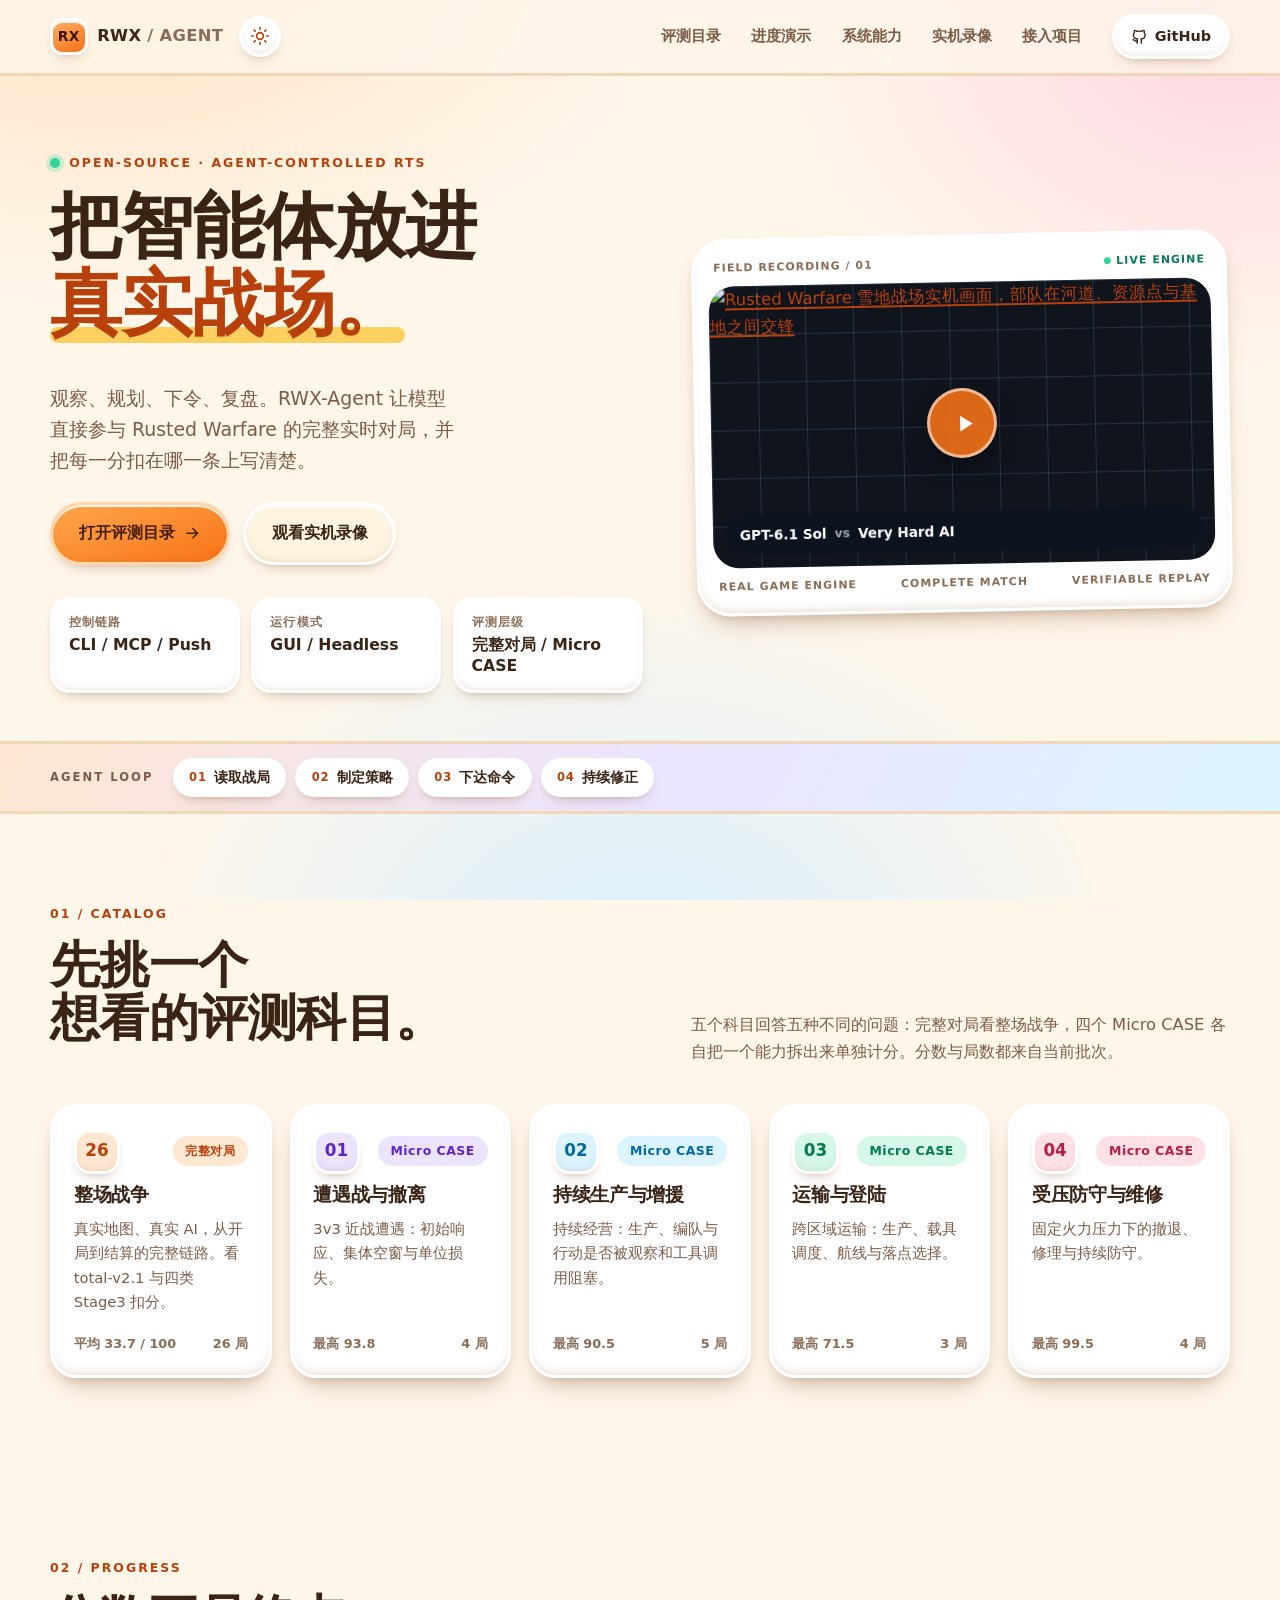
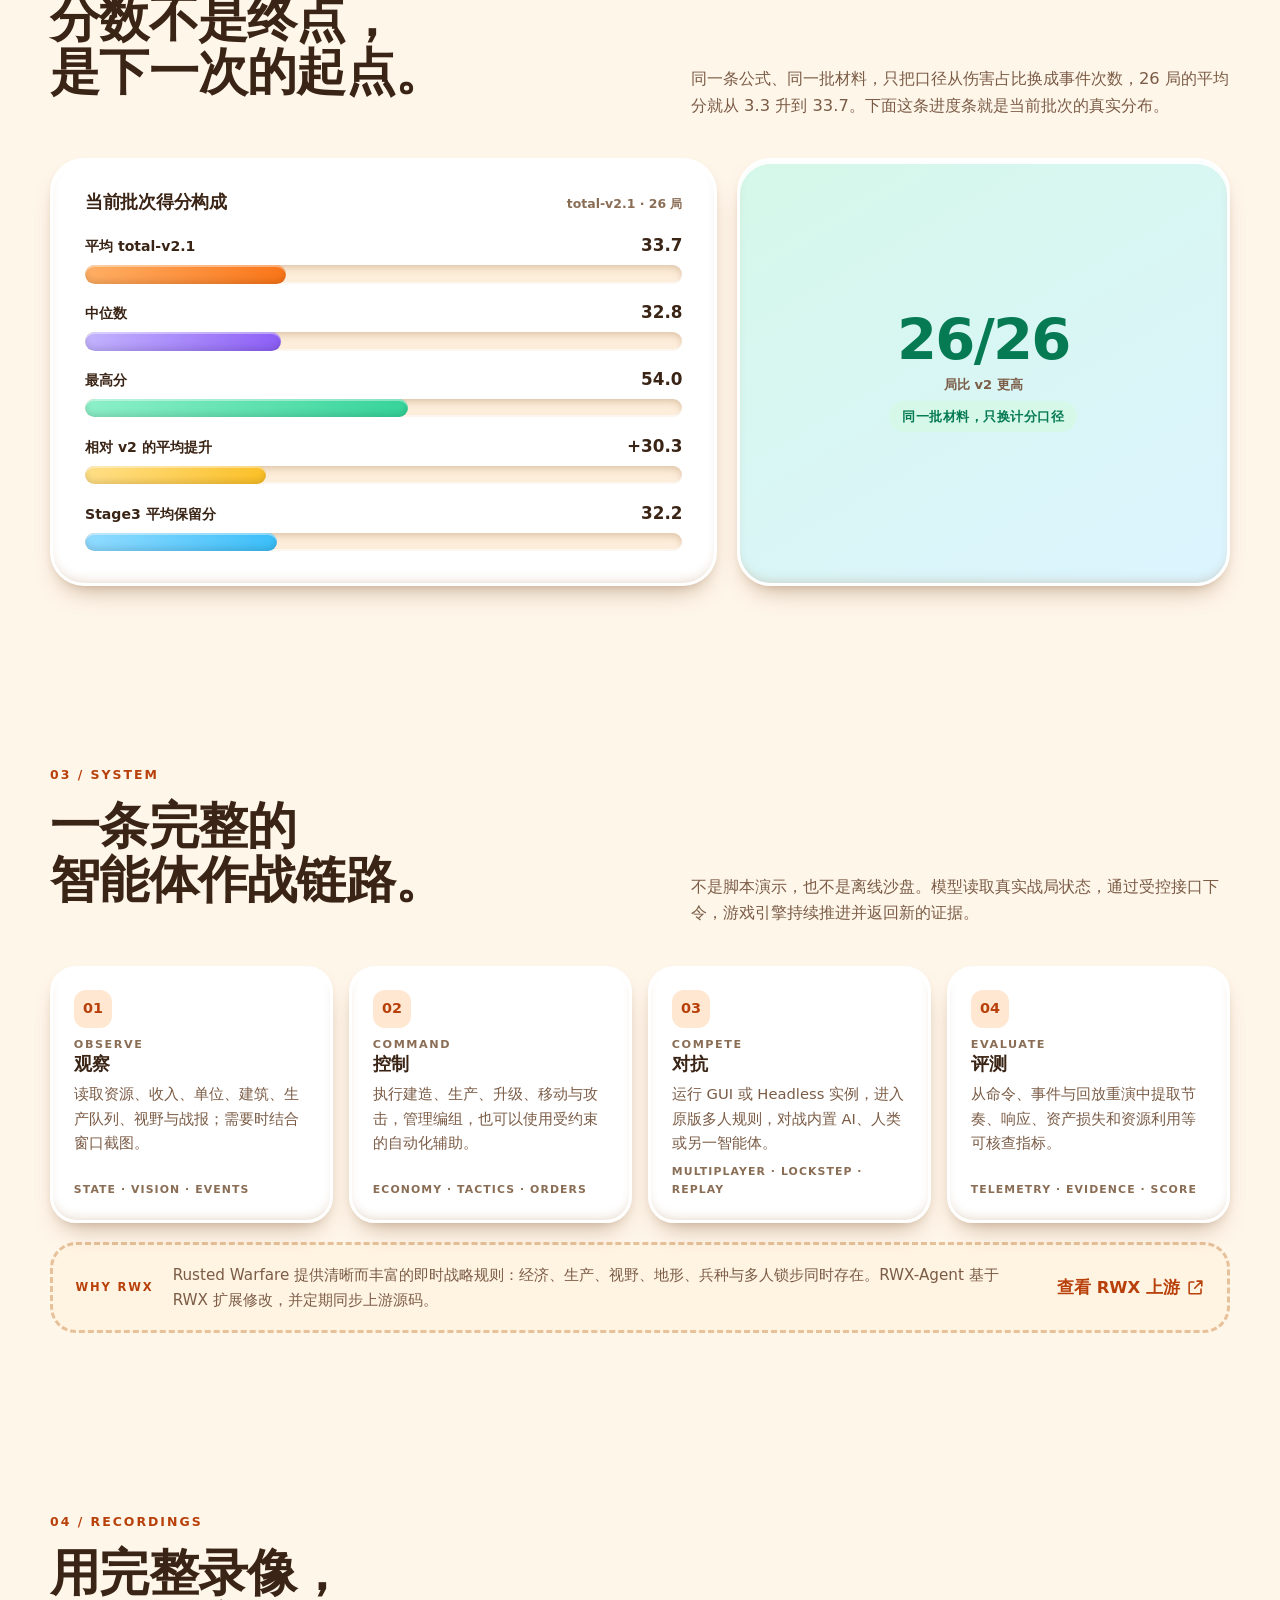
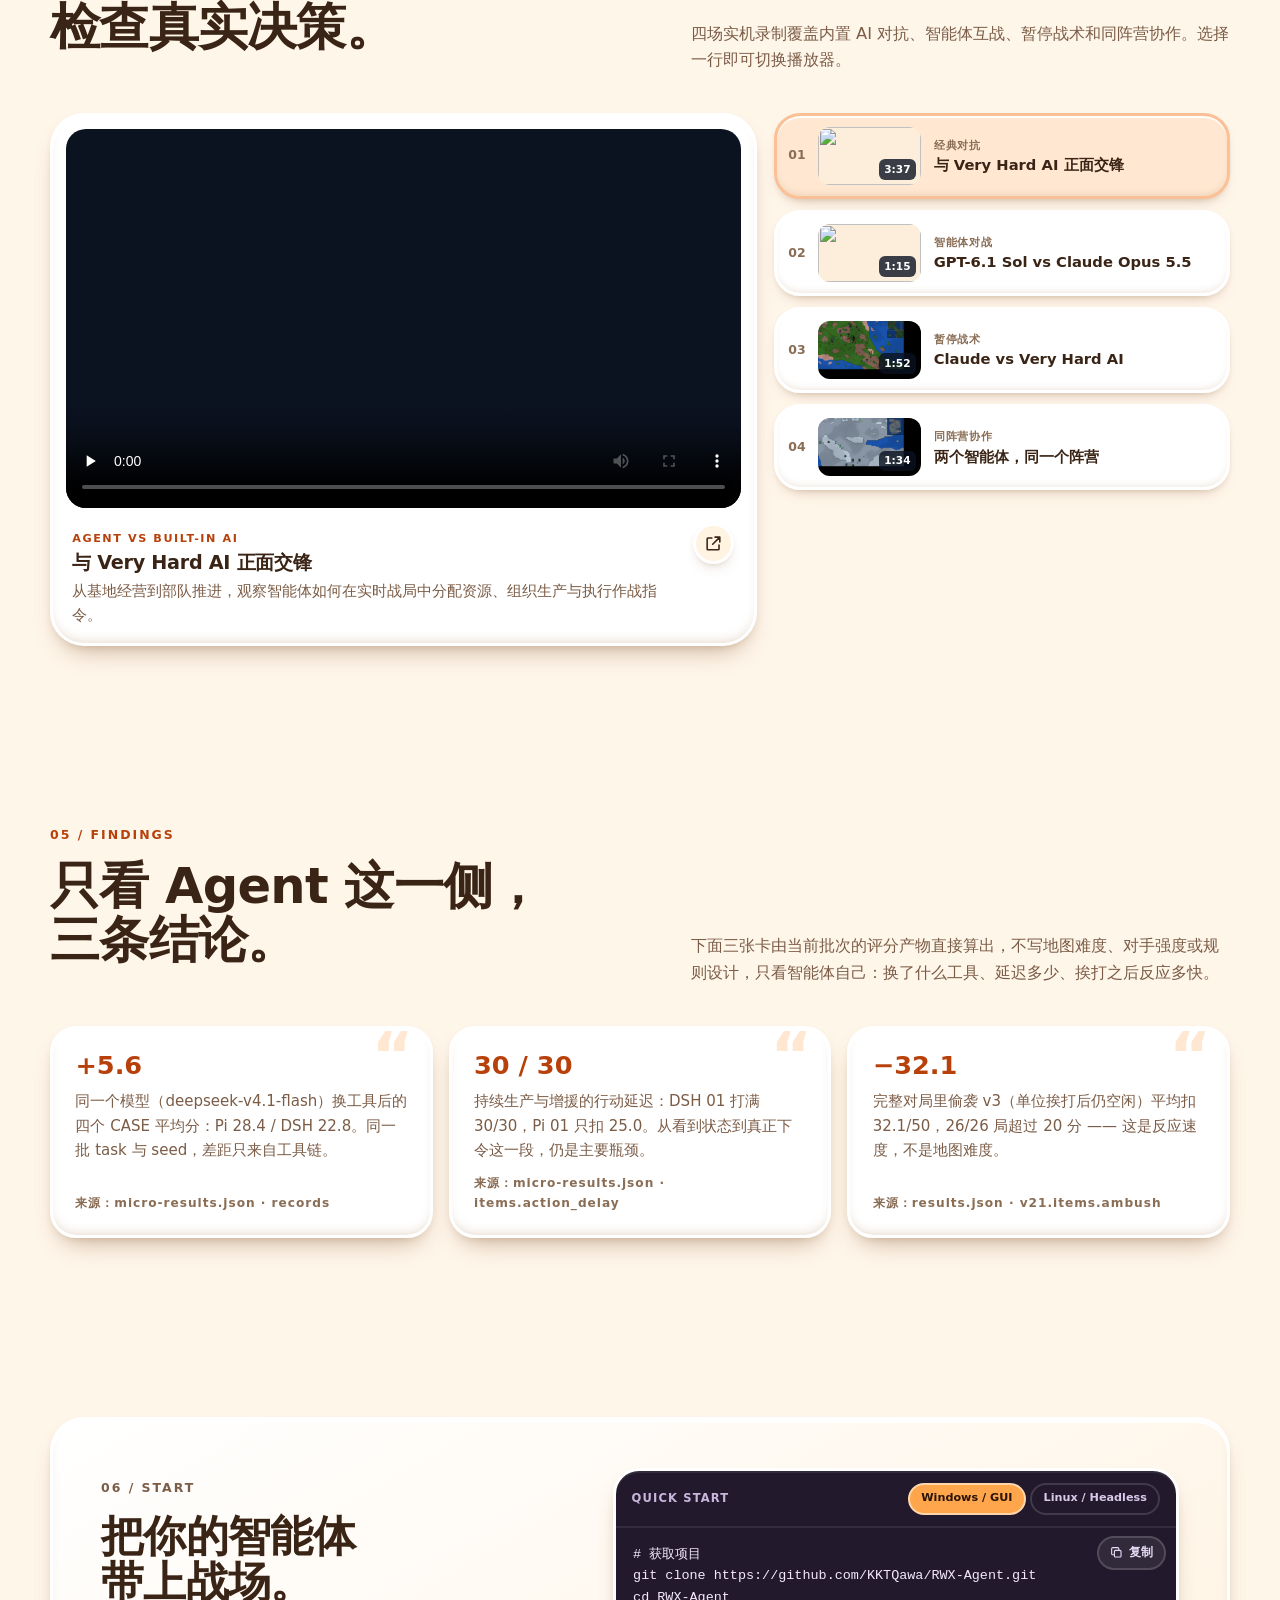
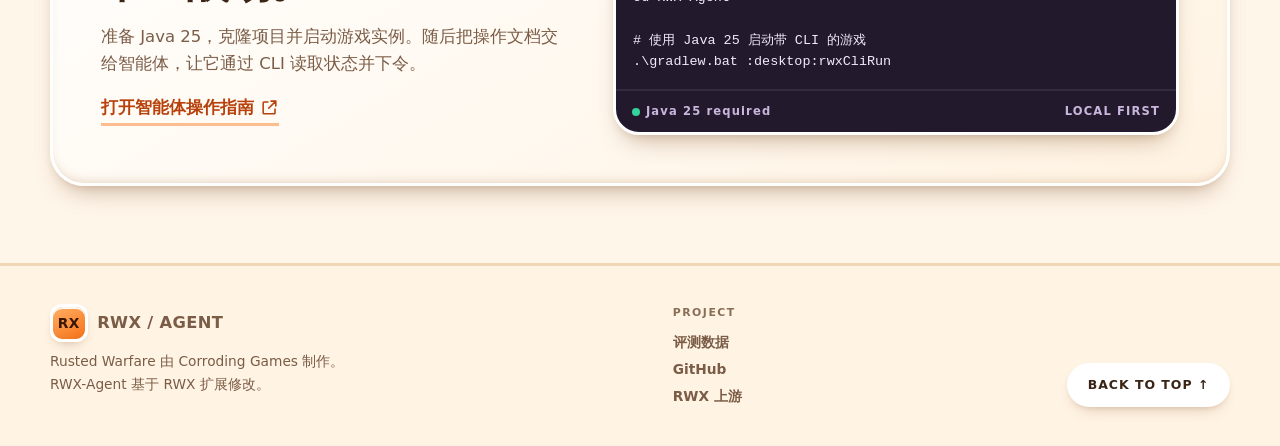
==== commit e98de954: "优化CASE2" ====
--- a/web/index.html
+++ b/web/index.html
@@ -199,8 +199,8 @@
         <p>下面三张卡由当前批次的评分产物直接算出，不写地图难度、对手强度或规则设计，只看智能体自己：换了什么工具、延迟多少、挨打之后反应多快。</p>
       </header>
       <div class="voice-grid" id="finding-cards">
-        <article class="voice"><b data-stat="tool">+10.9</b><p>同一个模型（deepseek-v4.1-flash）换工具后的四个 CASE 平均分：DSH 40.0 / Pi 29.0。同一批 task 与 seed，差距只来自工具链。</p><cite>来源：micro-results.json · records</cite></article>
-        <article class="voice"><b data-stat="latency">50 / 50</b><p>持续生产 CASE 的行动延迟：Pi 打满 50/50，DSH 只扣 4.1。从看到状态到真正下令这一段，仍是主要瓶颈。</p><cite>来源：micro-results.json · items.action_delay</cite></article>
+        <article class="voice"><b data-stat="tool">+5.6</b><p>同一个模型（deepseek-v4.1-flash）换工具后的四个 CASE 平均分：Pi 28.4 / DSH 22.8。同一批 task 与 seed，差距只来自工具链。</p><cite>来源：micro-results.json · records</cite></article>
+        <article class="voice"><b data-stat="latency">30 / 30</b><p>持续生产 CASE 的行动延迟：DSH 打满 30/30，Pi 只扣 25.0。从看到状态到真正下令这一段，仍是主要瓶颈。</p><cite>来源：micro-results.json · items.action_delay</cite></article>
         <article class="voice"><b data-stat="reaction">−32.1</b><p>完整对局里偷袭 v3（单位挨打后仍空闲）平均扣 32.1/50，26/26 局超过 20 分 —— 这是反应速度，不是地图难度。</p><cite>来源：results.json · v21.items.ambush</cite></article>
       </div>
     </section>
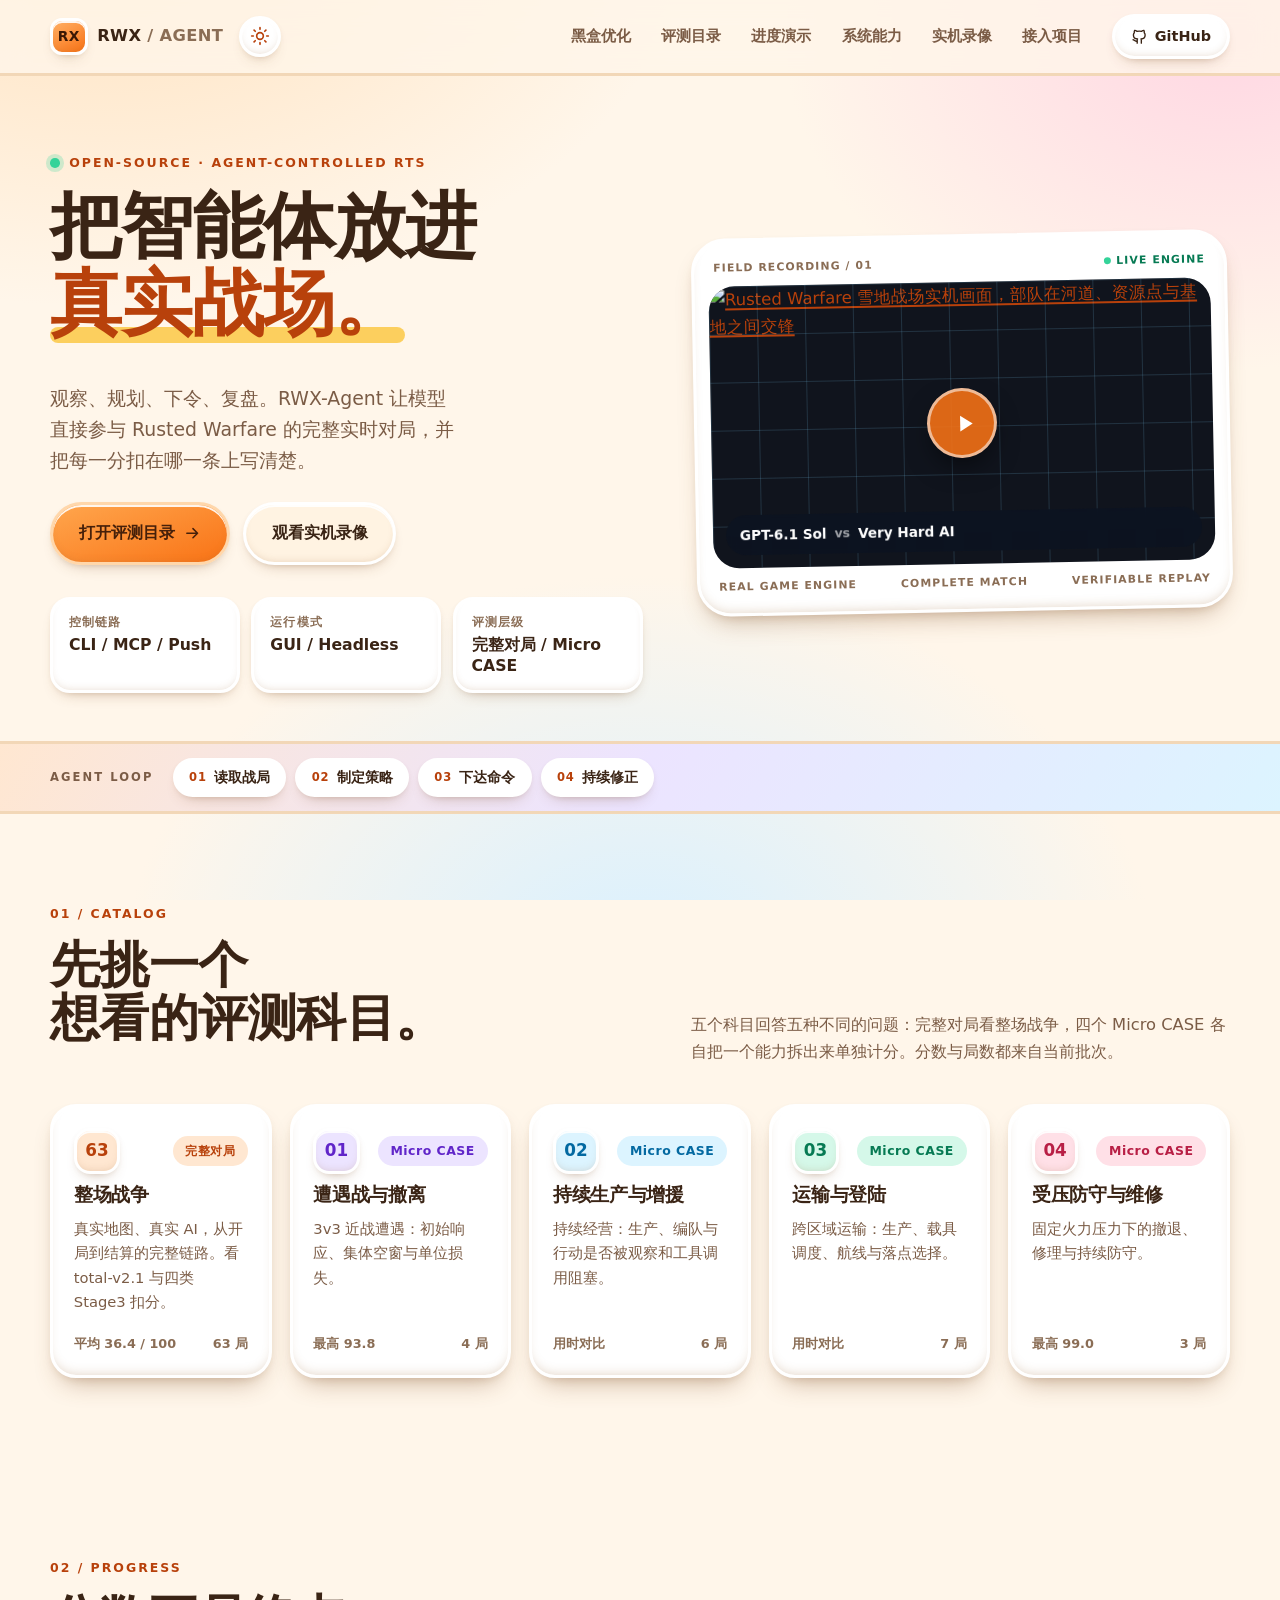
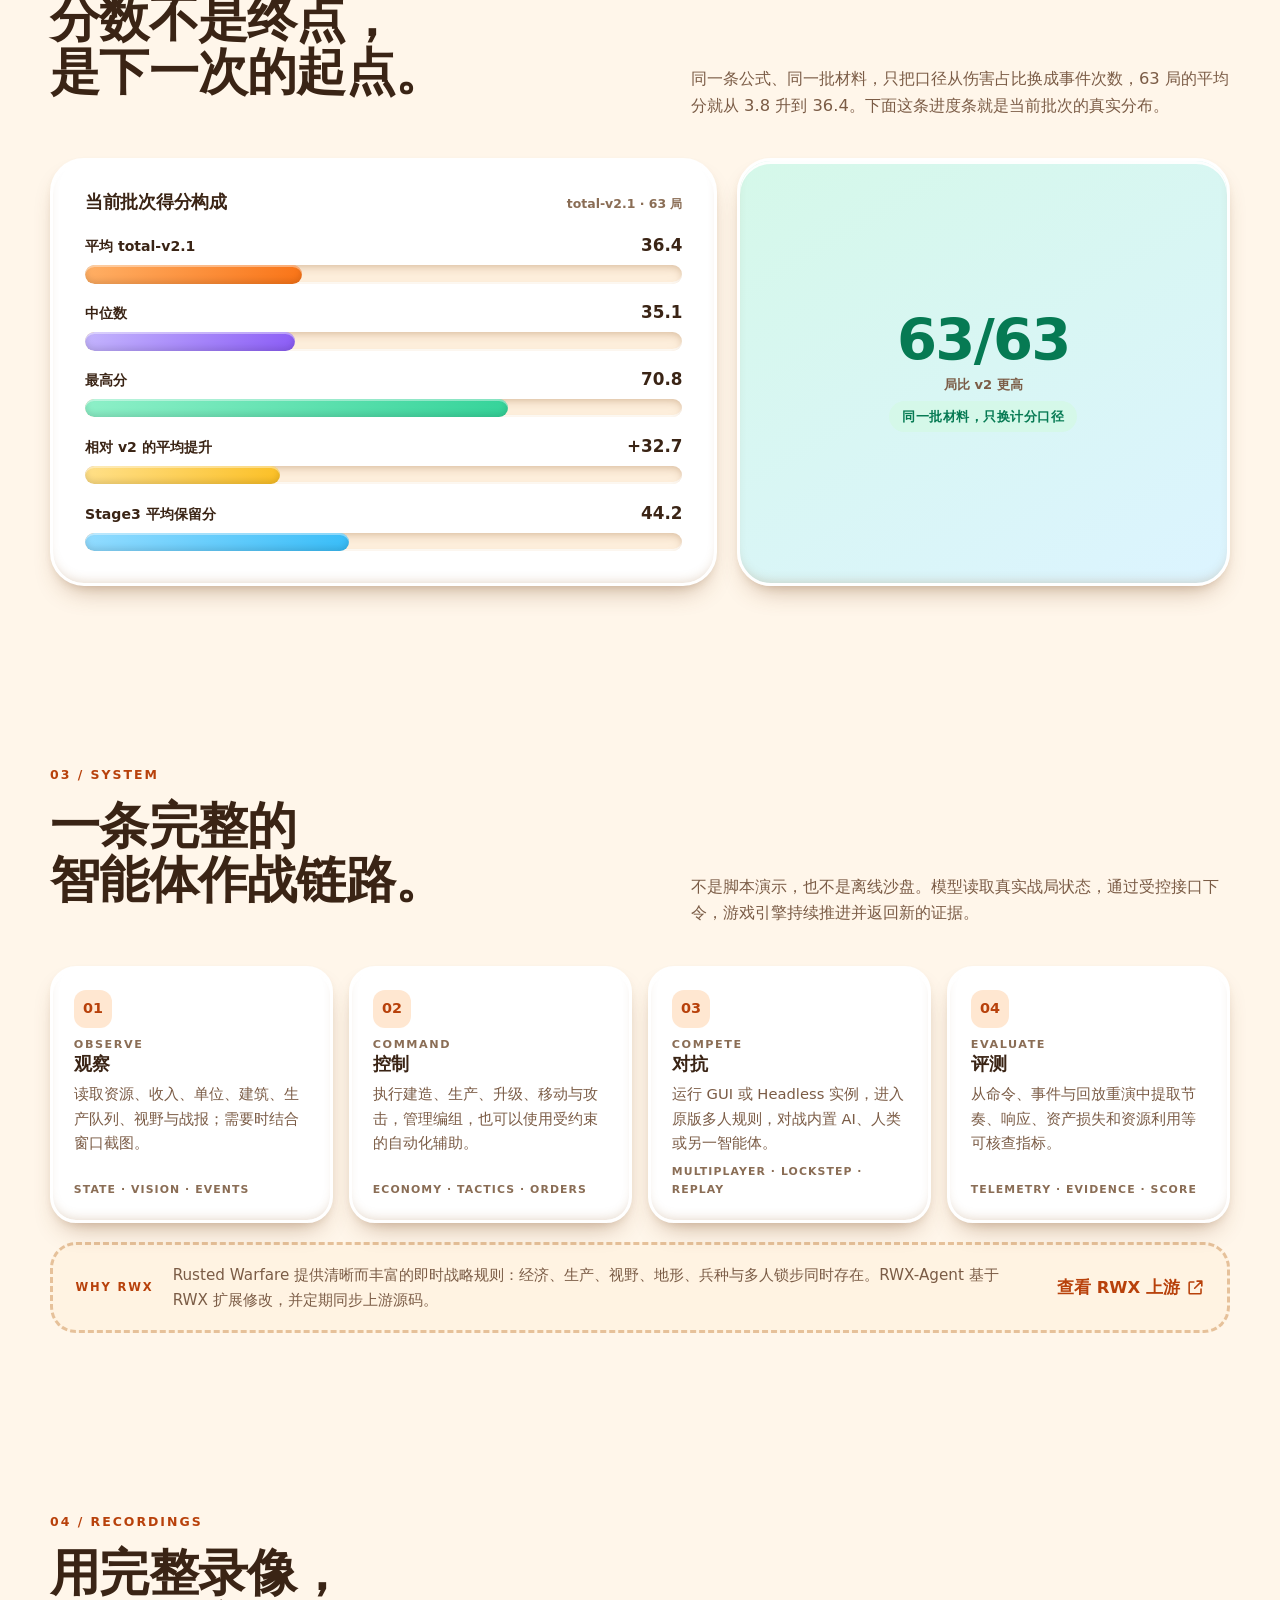
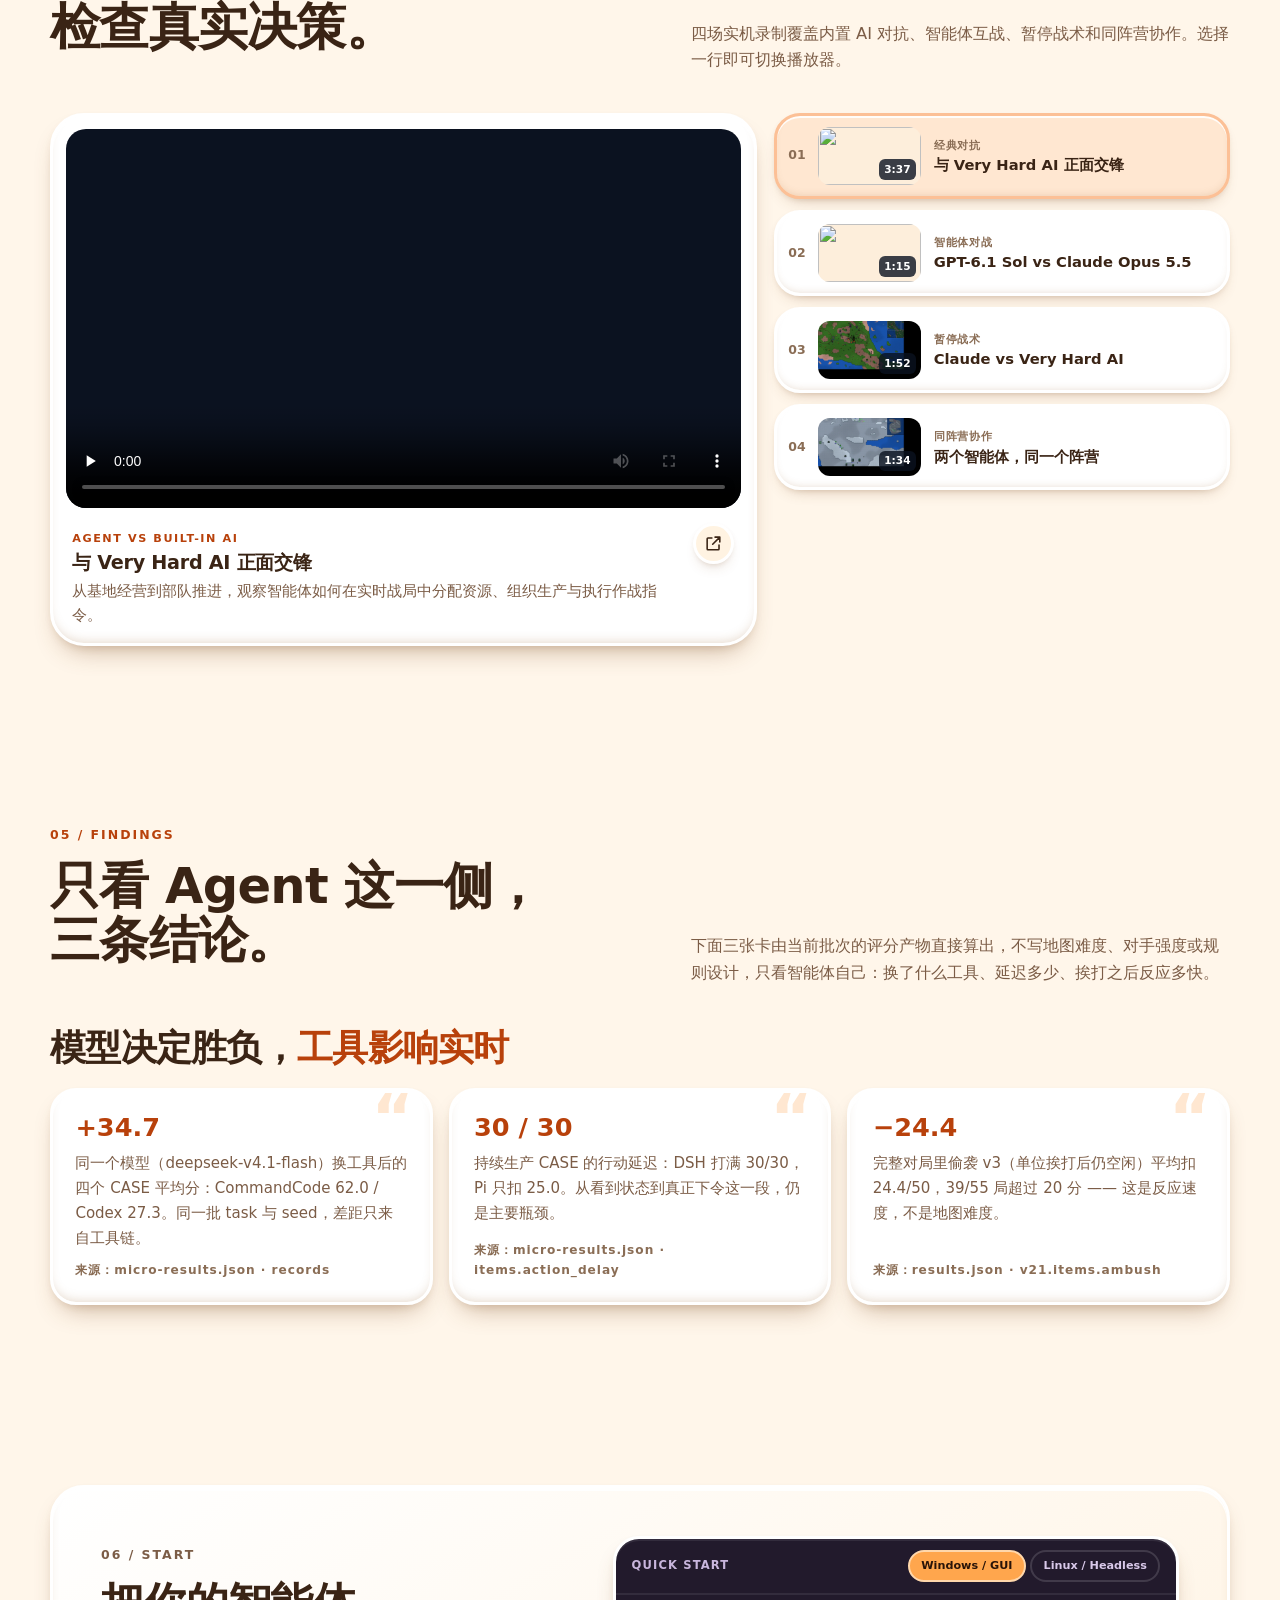
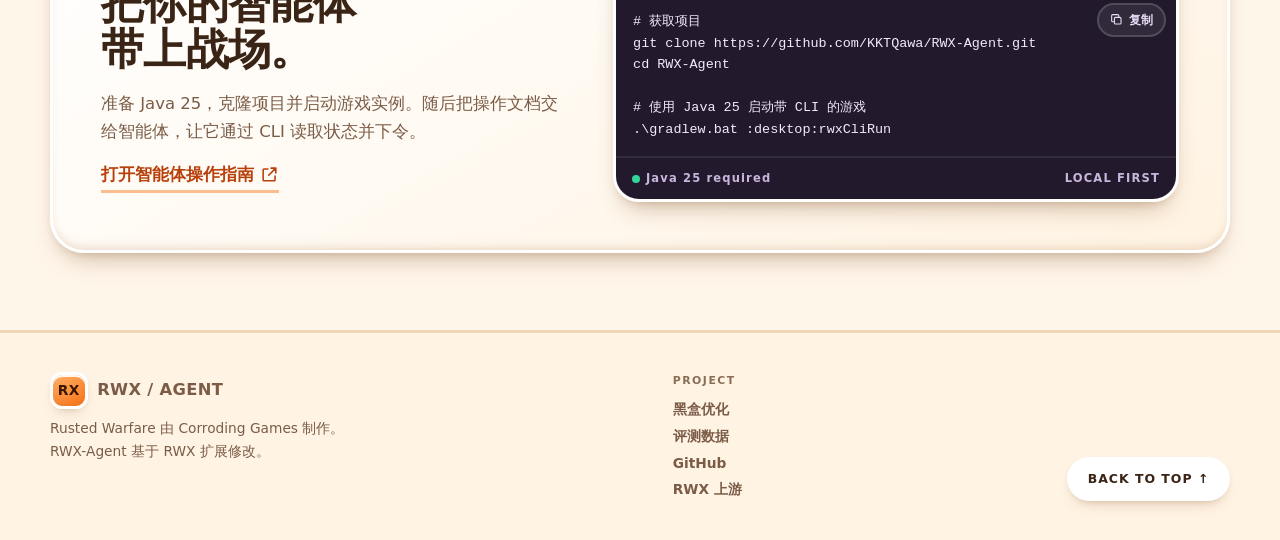
==== commit 16200b67: "Hardupv4" ====
--- a/web/index.html
+++ b/web/index.html
@@ -37,6 +37,7 @@
       <button class="theme-toggle" type="button" aria-pressed="false" aria-label="切换到暗色主题" title="切换到暗色主题"><svg class="icon theme-icon-sun" aria-hidden="true"><use href="#i-sun"/></svg><svg class="icon theme-icon-moon" aria-hidden="true"><use href="#i-moon"/></svg></button>
       <button class="menu-toggle" type="button" aria-expanded="false" aria-controls="primary-nav" aria-label="展开导航"><span></span><span></span></button>
       <nav id="primary-nav" aria-label="主导航">
+        <a href="./optimization.html">黑盒优化</a>
         <a href="#catalog">评测目录</a>
         <a href="#progress">进度演示</a>
         <a href="#system">系统能力</a>
@@ -86,10 +87,10 @@
       </header>
       <div class="catalog-grid">
         <a class="course-card" href="./results.html#match-ledger">
-          <div class="course-card-top"><span class="course-badge orange">26</span><span class="chip orange">完整对局</span></div>
+          <div class="course-card-top"><span class="course-badge orange">63</span><span class="chip orange">完整对局</span></div>
           <h3>整场战争</h3>
           <p>真实地图、真实 AI，从开局到结算的完整链路。看 total-v2.1 与四类 Stage3 扣分。</p>
-          <div class="course-card-foot"><span>平均 <b data-stat="average">33.7</b> / 100</span><span data-stat="matches">26 局</span></div>
+          <div class="course-card-foot"><span>平均 <b data-stat="average">36.4</b> / 100</span><span data-stat="matches">63 局</span></div>
         </a>
         <a class="course-card" href="./results.html#micro-cases" data-case="CASE1-duel">
           <div class="course-card-top"><span class="course-badge grape">01</span><span class="chip grape">Micro CASE</span></div>
@@ -101,19 +102,19 @@
           <div class="course-card-top"><span class="course-badge sky">02</span><span class="chip sky">Micro CASE</span></div>
           <h3>持续生产与增援</h3>
           <p>持续经营：生产、编队与行动是否被观察和工具调用阻塞。</p>
-          <div class="course-card-foot"><span data-case-score="CASE2-LTE">最高 96.5</span><span data-case-count="CASE2-LTE">3 局</span></div>
+          <div class="course-card-foot"><span data-case-score="CASE2-LTE">用时对比</span><span data-case-count="CASE2-LTE">6 局</span></div>
         </a>
         <a class="course-card" href="./results.html#micro-cases" data-case="CASE3-Transport">
           <div class="course-card-top"><span class="course-badge mint">03</span><span class="chip mint">Micro CASE</span></div>
           <h3>运输与登陆</h3>
           <p>跨区域运输：生产、载具调度、航线与落点选择。</p>
-          <div class="course-card-foot"><span data-case-score="CASE3-Transport">最高 71.5</span><span data-case-count="CASE3-Transport">3 局</span></div>
+          <div class="course-card-foot"><span data-case-score="CASE3-Transport">用时对比</span><span data-case-count="CASE3-Transport">4 局</span></div>
         </a>
         <a class="course-card" href="./results.html#micro-cases" data-case="CASE4-Retreat">
           <div class="course-card-top"><span class="course-badge coral">04</span><span class="chip coral">Micro CASE</span></div>
           <h3>受压防守与维修</h3>
           <p>固定火力压力下的撤退、修理与持续防守。</p>
-          <div class="course-card-foot"><span data-case-score="CASE4-Retreat">最高 93.6</span><span data-case-count="CASE4-Retreat">4 局</span></div>
+          <div class="course-card-foot"><span data-case-score="CASE4-Retreat">最高 99.5</span><span data-case-count="CASE4-Retreat">4 局</span></div>
         </a>
       </div>
     </section>
@@ -121,34 +122,34 @@
     <section id="progress" class="section shell">
       <header class="section-intro">
         <div><p class="section-label">02 / PROGRESS</p><h2>分数不是终点，<br>是下一次的起点。</h2></div>
-        <p>同一条公式、同一批材料，只把口径从伤害占比换成事件次数，26 局的平均分就从 3.3 升到 33.7。下面这条进度条就是当前批次的真实分布。</p>
+        <p>同一条公式、同一批材料，只把口径从伤害占比换成事件次数，63 局的平均分就从 3.8 升到 36.4。下面这条进度条就是当前批次的真实分布。</p>
       </header>
       <div class="progress-layout">
         <div class="progress-card">
-          <header><h3>当前批次得分构成</h3><span>total-v2.1 · 26 局</span></header>
-          <div class="meter">
-            <div class="meter-label"><span>平均 total-v2.1</span><b data-stat="average">33.7</b></div>
-            <div class="meter-track"><div class="meter-fill" data-meter="average" data-value="33.7"></div></div>
-          </div>
-          <div class="meter">
-            <div class="meter-label"><span>中位数</span><b data-stat="median">32.8</b></div>
-            <div class="meter-track"><div class="meter-fill grape" data-meter="median" data-value="32.8"></div></div>
-          </div>
-          <div class="meter">
-            <div class="meter-label"><span>最高分</span><b data-stat="max">54.0</b></div>
-            <div class="meter-track"><div class="meter-fill mint" data-meter="max" data-value="54.0"></div></div>
-          </div>
-          <div class="meter">
-            <div class="meter-label"><span>相对 v2 的平均提升</span><b data-stat="delta">+30.3</b></div>
-            <div class="meter-track"><div class="meter-fill lemon" data-meter="delta" data-value="30.3"></div></div>
-          </div>
-          <div class="meter">
-            <div class="meter-label"><span>Stage3 平均保留分</span><b data-stat="stage3">32.2</b></div>
-            <div class="meter-track"><div class="meter-fill sky" data-meter="stage3" data-value="32.2"></div></div>
+          <header><h3>当前批次得分构成</h3><span>total-v2.1 · 63 局</span></header>
+          <div class="meter">
+            <div class="meter-label"><span>平均 total-v2.1</span><b data-stat="average">36.4</b></div>
+            <div class="meter-track"><div class="meter-fill" data-meter="average" data-value="36.4"></div></div>
+          </div>
+          <div class="meter">
+            <div class="meter-label"><span>中位数</span><b data-stat="median">35.1</b></div>
+            <div class="meter-track"><div class="meter-fill grape" data-meter="median" data-value="35.1"></div></div>
+          </div>
+          <div class="meter">
+            <div class="meter-label"><span>最高分</span><b data-stat="max">70.8</b></div>
+            <div class="meter-track"><div class="meter-fill mint" data-meter="max" data-value="70.8"></div></div>
+          </div>
+          <div class="meter">
+            <div class="meter-label"><span>相对 v2 的平均提升</span><b data-stat="delta">+32.7</b></div>
+            <div class="meter-track"><div class="meter-fill lemon" data-meter="delta" data-value="32.7"></div></div>
+          </div>
+          <div class="meter">
+            <div class="meter-label"><span>Stage3 平均保留分</span><b data-stat="stage3">44.2</b></div>
+            <div class="meter-track"><div class="meter-fill sky" data-meter="stage3" data-value="44.2"></div></div>
           </div>
         </div>
         <div class="delta-bubble">
-          <b data-stat="improved">26/26</b>
+          <b data-stat="improved">63/63</b>
           <span>局比 v2 更高</span>
           <span class="chip mint">同一批材料，只换计分口径</span>
         </div>
@@ -198,10 +199,11 @@
         <div><p class="section-label">05 / FINDINGS</p><h2>只看 Agent 这一侧，<br>三条结论。</h2></div>
         <p>下面三张卡由当前批次的评分产物直接算出，不写地图难度、对手强度或规则设计，只看智能体自己：换了什么工具、延迟多少、挨打之后反应多快。</p>
       </header>
+      <p class="thesis-banner">模型决定胜负，<em>工具影响实时</em></p>
       <div class="voice-grid" id="finding-cards">
         <article class="voice"><b data-stat="tool">+5.6</b><p>同一个模型（deepseek-v4.1-flash）换工具后的四个 CASE 平均分：Pi 28.4 / DSH 22.8。同一批 task 与 seed，差距只来自工具链。</p><cite>来源：micro-results.json · records</cite></article>
         <article class="voice"><b data-stat="latency">30 / 30</b><p>持续生产 CASE 的行动延迟：DSH 打满 30/30，Pi 只扣 25.0。从看到状态到真正下令这一段，仍是主要瓶颈。</p><cite>来源：micro-results.json · items.action_delay</cite></article>
-        <article class="voice"><b data-stat="reaction">−32.1</b><p>完整对局里偷袭 v3（单位挨打后仍空闲）平均扣 32.1/50，26/26 局超过 20 分 —— 这是反应速度，不是地图难度。</p><cite>来源：results.json · v21.items.ambush</cite></article>
+        <article class="voice"><b data-stat="reaction">−24.4</b><p>完整对局里偷袭 v3（单位挨打后仍空闲）平均扣 24.4/50，39/55 局超过 20 分 —— 这是反应速度，不是地图难度。</p><cite>来源：results.json · v21.items.ambush</cite></article>
       </div>
     </section>
 
@@ -222,7 +224,7 @@
     </section>
   </main>
 
-  <footer class="site-footer"><div class="shell footer-inner"><div><a class="brand" href="#top"><span class="brand-mark">RX</span><span>RWX / AGENT</span></a><p>Rusted Warfare 由 Corroding Games 制作。RWX-Agent 基于 RWX 扩展修改。</p></div><div><span>PROJECT</span><a href="./results.html">评测数据</a><a href="https://github.com/KKTQawa/RWX-Agent" target="_blank" rel="noopener noreferrer">GitHub</a><a href="https://github.com/yomi2539/RWX" target="_blank" rel="noopener noreferrer">RWX 上游</a></div><a class="back-top" href="#top">BACK TO TOP ↑</a></div></footer>
+  <footer class="site-footer"><div class="shell footer-inner"><div><a class="brand" href="#top"><span class="brand-mark">RX</span><span>RWX / AGENT</span></a><p>Rusted Warfare 由 Corroding Games 制作。RWX-Agent 基于 RWX 扩展修改。</p></div><div><span>PROJECT</span><a href="./optimization.html">黑盒优化</a><a href="./results.html">评测数据</a><a href="https://github.com/KKTQawa/RWX-Agent" target="_blank" rel="noopener noreferrer">GitHub</a><a href="https://github.com/yomi2539/RWX" target="_blank" rel="noopener noreferrer">RWX 上游</a></div><a class="back-top" href="#top">BACK TO TOP ↑</a></div></footer>
   <div class="toast" id="toast" role="status" aria-live="polite" hidden></div>
 </body>
 </html>
--- a/web/styles.css
+++ b/web/styles.css
@@ -1048,6 +1048,14 @@
 .results-title-block h1 { font-size: clamp(2.2rem, 5.4vw, 3.9rem); }
 .results-title-block h1 em { font-style: normal; color: var(--orange-text); }
 .results-hero-copy p { color: var(--ink-soft); }
+.thesis-banner {
+  margin: 0 0 1.2rem;
+  font-size: clamp(1.45rem, 3vw, 2.25rem);
+  font-weight: 900;
+  line-height: 1.2;
+  letter-spacing: -.02em;
+}
+.thesis-banner em { font-style: normal; color: var(--orange-text); }
 .dataset-meta {
   display: grid;
   grid-template-columns: auto 1fr;
@@ -1264,6 +1272,196 @@
 .nested-table tbody tr:last-child td { border-bottom: 0; }
 .detail-table-scroll { overflow-x: auto; }
 
+/* ---------- overview matrix: one row per tool, one column per scenario ---------- */
+.overview-matrix-section { padding: clamp(2.4rem, 5vw, 3.8rem) 0 clamp(1.6rem, 3vw, 2.4rem); }
+.matrix-status {
+  margin: 0 0 .8rem;
+  font-size: .8rem;
+  font-weight: 800;
+  letter-spacing: .02em;
+  color: var(--ink-soft);
+}
+.matrix-table-scroll {
+  max-width: 100%;
+  height: min(72vh, 46rem);
+  max-height: 90vh;
+  overflow: auto;
+}
+/* Drag handle under the matrix: pointer drag or Up/Down keys change the table height. */
+.matrix-resize-handle {
+  display: flex;
+  align-items: center;
+  justify-content: center;
+  height: 16px;
+  margin-top: .35rem;
+  border-radius: 8px;
+  cursor: ns-resize;
+  touch-action: none;
+  background: var(--surface-3);
+}
+.matrix-resize-handle span {
+  width: 3rem;
+  height: 4px;
+  border-radius: 999px;
+  background: var(--line-strong);
+}
+.matrix-resize-handle:hover span,
+.matrix-resize-handle:focus-visible span { background: var(--orange); }
+.matrix-resize-handle:focus-visible { outline: 2px solid var(--orange); outline-offset: 2px; }
+body.resizing-matrix { cursor: ns-resize; user-select: none; }
+
+.score-matrix {
+  font-size: .8rem;
+  min-width: 74rem;
+  --matrix-pin-bg: var(--surface-2);
+}
+/* Two header rows: neither can use the single-row sticky offset without overlapping. */
+.score-matrix thead th {
+  position: sticky;
+  top: 0;
+  z-index: 6;
+  padding: .5rem .55rem;
+  background: var(--table-head);
+  white-space: normal;
+  vertical-align: bottom;
+}
+.score-matrix thead tr:nth-child(2) th { top: var(--matrix-head-1, 2.5rem); z-index: 5; }
+/* Freeze the first four columns; the caller sets measured widths as CSS variables. */
+.score-matrix .matrix-pin {
+  position: sticky;
+  z-index: 4;
+  background: var(--matrix-pin-bg);
+}
+.score-matrix thead .matrix-pin { z-index: 8; background: var(--table-head); }
+.score-matrix tbody tr:hover > .matrix-pin { background: var(--surface-3); }
+.matrix-pin-1 { left: 0; }
+.matrix-pin-2 { left: var(--matrix-col-1, 8.6rem); }
+.matrix-pin-3 { left: calc(var(--matrix-col-1, 8.6rem) + var(--matrix-col-2, 7.2rem)); }
+.matrix-pin-4 {
+  left: calc(var(--matrix-col-1, 8.6rem) + var(--matrix-col-2, 7.2rem) + var(--matrix-col-3, 4.2rem));
+  box-shadow: inset -2px 0 0 var(--line);
+}
+.score-matrix thead tr:first-child th { border-bottom: 2px solid var(--line); }
+.score-matrix thead tr:last-child th { border-bottom: 3px solid var(--line-strong); }
+.score-matrix thead th b { font-size: .72rem; }
+.score-matrix thead th small { margin-top: .15rem; font-size: .6rem; letter-spacing: .1em; }
+.score-matrix .matrix-group-head {
+  text-align: center;
+  font-size: .68rem;
+  letter-spacing: .12em;
+  color: var(--ink-faint);
+  background: var(--surface-3);
+}
+.score-matrix tbody th,
+.score-matrix tbody td { padding: .5rem .55rem; vertical-align: top; }
+.score-matrix tbody th { white-space: nowrap; }
+.matrix-model {
+  font-family: var(--font-mono);
+  font-size: .72rem;
+  font-weight: 800;
+}
+.matrix-col-model, .matrix-model { min-width: 8.6rem; }
+.matrix-col-tool, .matrix-tool { min-width: 7.2rem; }
+.matrix-col-thinking, .matrix-thinking { min-width: 4.2rem; white-space: nowrap; }
+.score-matrix thead th.matrix-col-thinking,
+.score-matrix thead th.matrix-col-provider,
+.score-matrix thead th.matrix-col-model,
+.score-matrix thead th.matrix-col-tool { white-space: nowrap; }
+.matrix-col-provider, .matrix-provider { min-width: 4.6rem; white-space: nowrap; }
+.matrix-tool b { display: block; font-size: .82rem; }
+.matrix-tool small { display: block; font-size: .66rem; font-weight: 700; color: var(--ink-faint); }
+
+.matrix-cell { min-width: 7.4rem; }
+.score-matrix .matrix-run {
+  display: flex;
+  flex-wrap: wrap;
+  align-items: center;
+  gap: .15rem .3rem;
+}
+.score-matrix .matrix-run + .matrix-run {
+  margin-top: .3rem;
+  padding-top: .3rem;
+  border-top: 2px dotted var(--line);
+}
+.score-matrix .matrix-run .result-badge {
+  padding: .04rem .4rem;
+  border-width: 1.5px;
+  font-size: .64rem;
+}
+.matrix-equation { font-size: .72rem; font-weight: 800; white-space: nowrap; }
+.score-matrix .matrix-score { font-size: .92rem; font-weight: 900; letter-spacing: -.02em; }
+.score-matrix .matrix-meta {
+  flex-basis: 100%;
+  font-size: .64rem;
+  font-weight: 700;
+  color: var(--ink-faint);
+  white-space: nowrap;
+}
+/* Four-value fluency tuple: two compact lines so the matrix cell stays narrow. */
+.score-matrix .matrix-fluency {
+  white-space: normal;
+  font-variant-numeric: tabular-nums;
+}
+.score-matrix .matrix-fluency span { display: block; }
+.matrix-legend {
+  margin: .7rem 0 0;
+  max-width: 78rem;
+  font-size: .74rem;
+  line-height: 1.7;
+  font-weight: 600;
+  color: var(--ink-soft);
+}
+.matrix-legend b { color: var(--ink); }
+
+/* ---------- black-box optimization page ---------- */
+#dimension-table td:nth-child(3), #dimension-table td:nth-child(5) { white-space: nowrap; }
+#reward-table tbody th { white-space: nowrap; }
+#reward-table td:nth-child(2) { min-width: 21rem; }
+#reward-table td:nth-child(3) { white-space: nowrap; }
+#ceiling-table td:nth-child(3) { white-space: nowrap; }
+#ceiling-table td:nth-child(4) { min-width: 17rem; }
+#dimension-groups { margin-top: 1rem; }
+.dimension-total th, .dimension-total td { font-weight: 900; background: var(--surface-3); }
+/* Per-version reward blocks: the same layout, three separate rule sets. */
+.reward-versions { display: grid; gap: 1rem; }
+.reward-version {
+  padding: 1rem 1.1rem;
+  border: 3px solid var(--clay-edge);
+  border-radius: var(--radius-lg);
+  background: var(--surface-2);
+  box-shadow: var(--clay-drop-sm), var(--clay-inner-sm);
+}
+.reward-version > header { display: flex; align-items: baseline; gap: .6rem; margin-bottom: .6rem; }
+.reward-version > header span {
+  padding: .1rem .5rem;
+  border-radius: var(--radius-pill);
+  background: var(--orange-wash);
+  color: var(--orange-text);
+  font-size: .72rem;
+  font-weight: 900;
+  letter-spacing: .08em;
+}
+.reward-version h3 { margin: 0; font-size: 1.05rem; }
+.reward-version .data-table { font-size: .82rem; }
+.reward-terms { margin: .7rem 0 0; padding: 0; list-style: none; }
+.reward-terms li {
+  position: relative;
+  padding-left: 1rem;
+  margin-bottom: .35rem;
+  font-size: .84rem;
+  color: var(--ink-soft);
+}
+.reward-terms li:last-child { margin-bottom: 0; }
+.reward-terms li::before {
+  content: "";
+  position: absolute;
+  left: 0; top: .55em;
+  width: .45rem; height: .45rem;
+  border-radius: 50%;
+  background: var(--orange);
+}
+.reward-terms b { color: var(--ink); }
+
 /* ---------- match ledger ---------- */
 .ledger-section {
   padding: clamp(2rem, 4vw, 3.4rem) 0 clamp(2.4rem, 5vw, 4rem);
@@ -1275,7 +1473,7 @@
   max-height: min(76vh, 900px);
   overflow: auto;
 }
-.match-ledger-table { min-width: 1360px; font-size: .85rem; }
+.match-ledger-table { min-width: 1480px; font-size: .85rem; }
 .match-ledger-table thead th { padding: .7rem .6rem; }
 .match-ledger-table tbody th,
 .match-ledger-table tbody td { padding: .62rem .6rem; }
@@ -1385,6 +1583,30 @@
 .duration-cell b { display: block; font-size: .9rem; font-weight: 900; }
 .duration-cell small { display: block; font-size: .7rem; color: var(--ink-faint); font-weight: 700; }
 
+/* Fluency tuple column: four numbers, one cell. It never feeds the total score. */
+.fluency-column { min-width: 9.2rem; }
+.fluency-column small { display: block; margin-top: .15rem; font-size: .6rem; letter-spacing: .08em; color: var(--ink-faint); }
+.fluency-cell { white-space: nowrap; font-variant-numeric: tabular-nums; }
+.fluency-value { display: block; font-size: 1rem; font-weight: 900; color: var(--ink); }
+.fluency-value.high { color: var(--mint-text); }
+.fluency-value.mid { color: var(--orange-text); }
+.fluency-value.low { color: var(--coral-text); }
+.fluency-tuple { display: block; margin-top: .1rem; font-size: .7rem; font-weight: 700; color: var(--ink-soft); }
+.fluency-note { display: block; font-size: .66rem; font-weight: 700; color: var(--ink-faint); }
+.fluency-missing { font-size: .72rem; font-weight: 700; color: var(--ink-faint); }
+.row-tag {
+  display: inline-block;
+  margin-left: .4rem;
+  padding: .02rem .38rem;
+  border: 1.5px solid var(--line);
+  border-radius: var(--radius-pill);
+  background: var(--surface-3);
+  font-size: .62rem;
+  font-weight: 800;
+  color: var(--ink-soft);
+  vertical-align: .1em;
+}
+
 .empty-state { padding: 2rem 1rem !important; text-align: center; color: var(--ink-soft); }
 
 /* expanded detail: sticky so the wide table cannot clip it */
@@ -1613,6 +1835,48 @@
 .kind-badge.human { background: var(--lemon-wash); color: var(--lemon-text); }
 .participant { display: block; font-size: .84rem; }
 .participant-detail { display: block; font-size: .72rem; color: var(--ink-faint); font-weight: 700; }
+
+/* CASE 02 / 03: compare duration against the same task's script baseline, not a score */
+.case-time-grid { grid-template-columns: minmax(0, 1.5fr) minmax(0, 1fr); align-items: start; }
+.case-time-grid .compact-table { min-width: 560px; }
+.case-task, .case-seed { font-family: var(--font-mono); font-size: .84rem; }
+.case-time b { display: block; font-size: 1.02rem; font-weight: 900; font-variant-numeric: tabular-nums; }
+.case-time small { display: block; font-size: .72rem; color: var(--ink-faint); font-weight: 700; }
+.casualty-cell { white-space: nowrap; font-variant-numeric: tabular-nums; vertical-align: top; }
+.casualty-cell b { font-size: 1rem; font-weight: 900; }
+.casualty-cell span { color: var(--ink-faint); font-weight: 800; }
+.casualty-total { display: block; margin-top: .15rem; font-size: .68rem; color: var(--ink-faint); font-weight: 700; }
+.casualty-detail { margin-top: .2rem; font-size: .72rem; white-space: normal; }
+.casualty-detail summary { cursor: pointer; font-weight: 800; color: var(--ink-soft); }
+.casualty-detail ul { margin: .3rem 0; padding-left: 1rem; }
+.casualty-detail li { font-size: .7rem; line-height: 1.55; color: var(--ink-soft); }
+.casualty-detail li b { font-size: .72rem; color: var(--ink); }
+.casualty-missing { display: block; margin-top: .15rem; font-size: .68rem; font-weight: 700; color: var(--ink-faint); }
+.case-time-note {
+  padding: 1rem 1.1rem;
+  border: 3px solid var(--clay-edge);
+  border-radius: var(--radius-lg);
+  background: var(--surface-2);
+  box-shadow: var(--clay-drop-sm), var(--clay-inner-sm);
+}
+.case-time-note p { margin: .3rem 0 .6rem; color: var(--ink-soft); font-size: .88rem; }
+.case-baselines {
+  display: grid;
+  grid-template-columns: repeat(auto-fit, minmax(130px, 1fr));
+  gap: .35rem .8rem;
+  margin: 0 0 .6rem;
+}
+.case-baselines div {
+  display: flex;
+  justify-content: space-between;
+  gap: .6rem;
+  padding: .3rem .5rem;
+  border-radius: 8px;
+  background: var(--surface-3);
+}
+.case-baselines dt { font-family: var(--font-mono); font-size: .78rem; font-weight: 800; }
+.case-baselines dd { margin: 0; font-weight: 900; font-variant-numeric: tabular-nums; }
+@media (max-width: 860px) { .case-time-grid { grid-template-columns: minmax(0, 1fr); } }
 
 /* per-case deduction matrix */
 .case-deductions { margin: 0; }
@@ -1868,7 +2132,7 @@
   .results-kpis { grid-template-columns: repeat(2, minmax(0, 1fr)); }
   .table-toolbar label { flex: 1 1 100%; }
   #match-filter-status { margin-left: 0; }
-  .match-ledger-table { min-width: 1180px; }
+  .match-ledger-table { min-width: 1300px; }
   .data-table thead th { padding: .6rem .5rem; }
   .match-detail-panel { padding: .9rem; }
   .deduction-matrix { min-width: 560px; }
